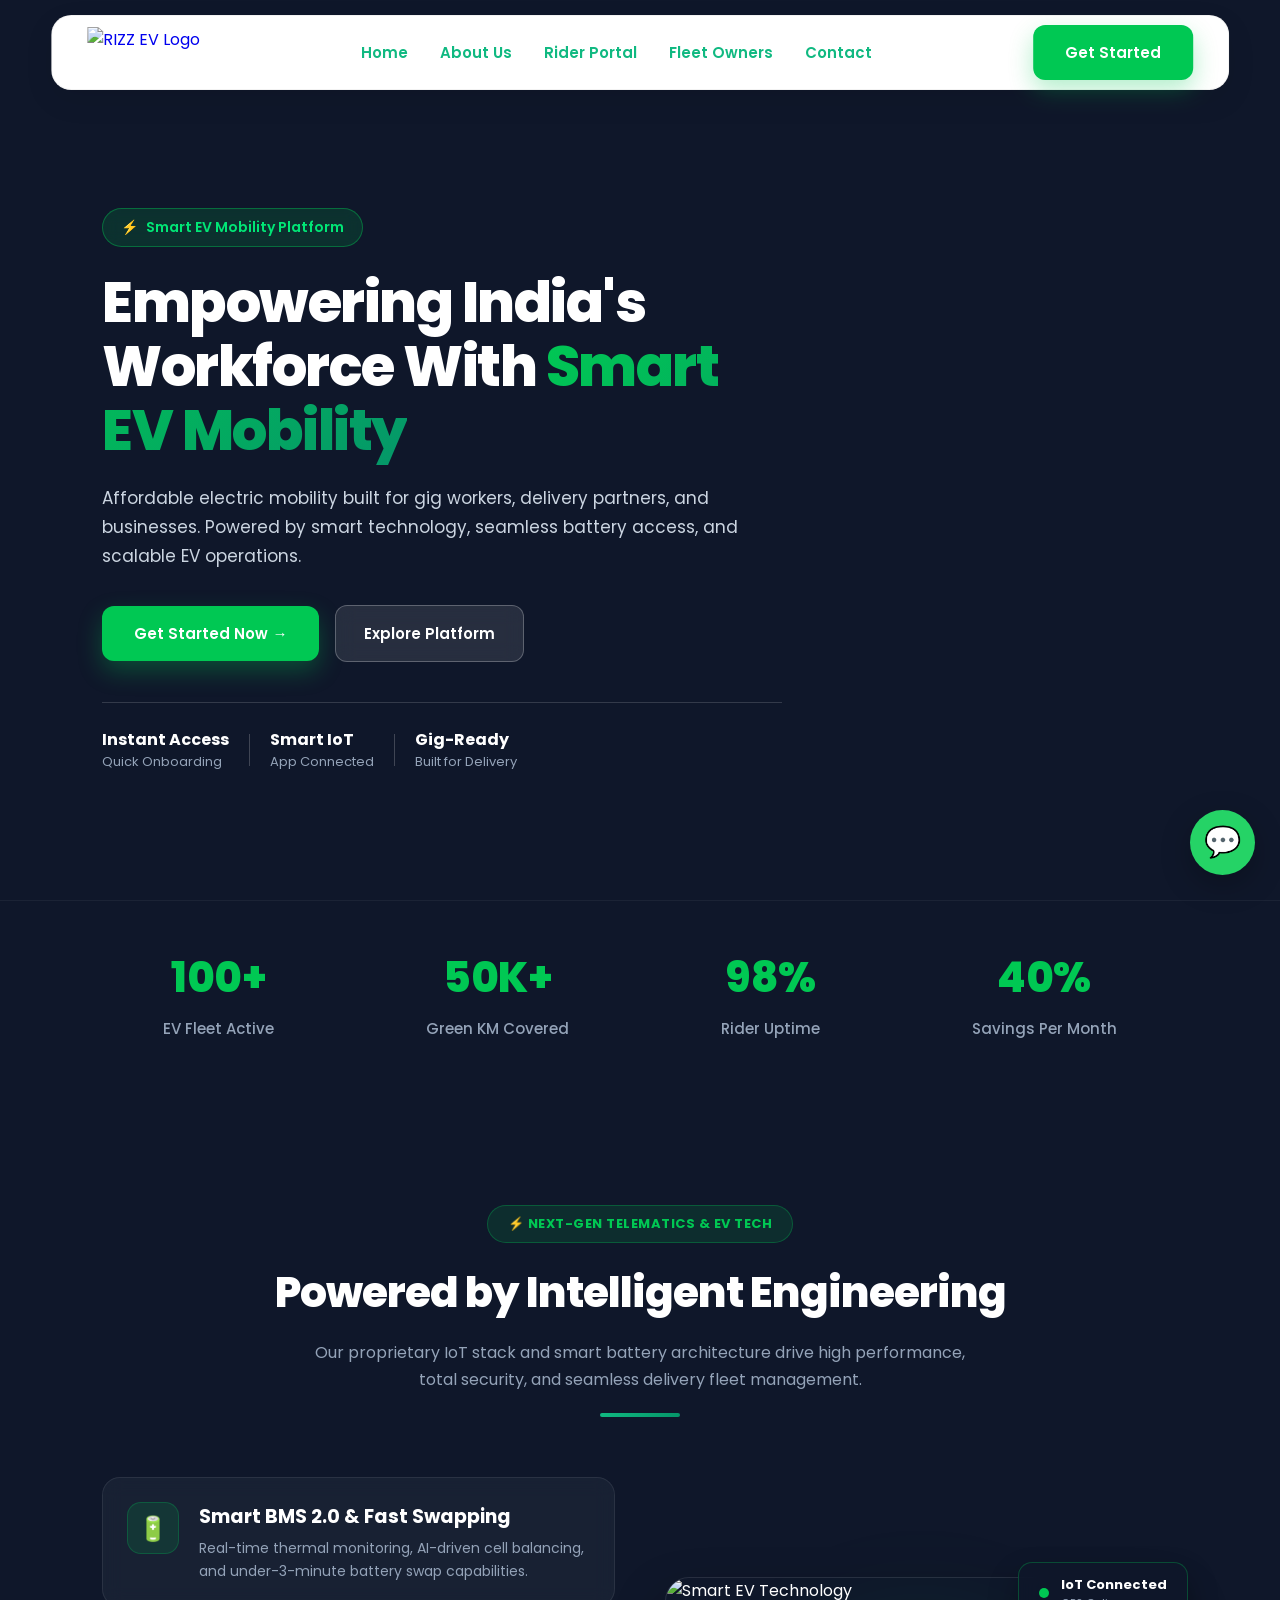
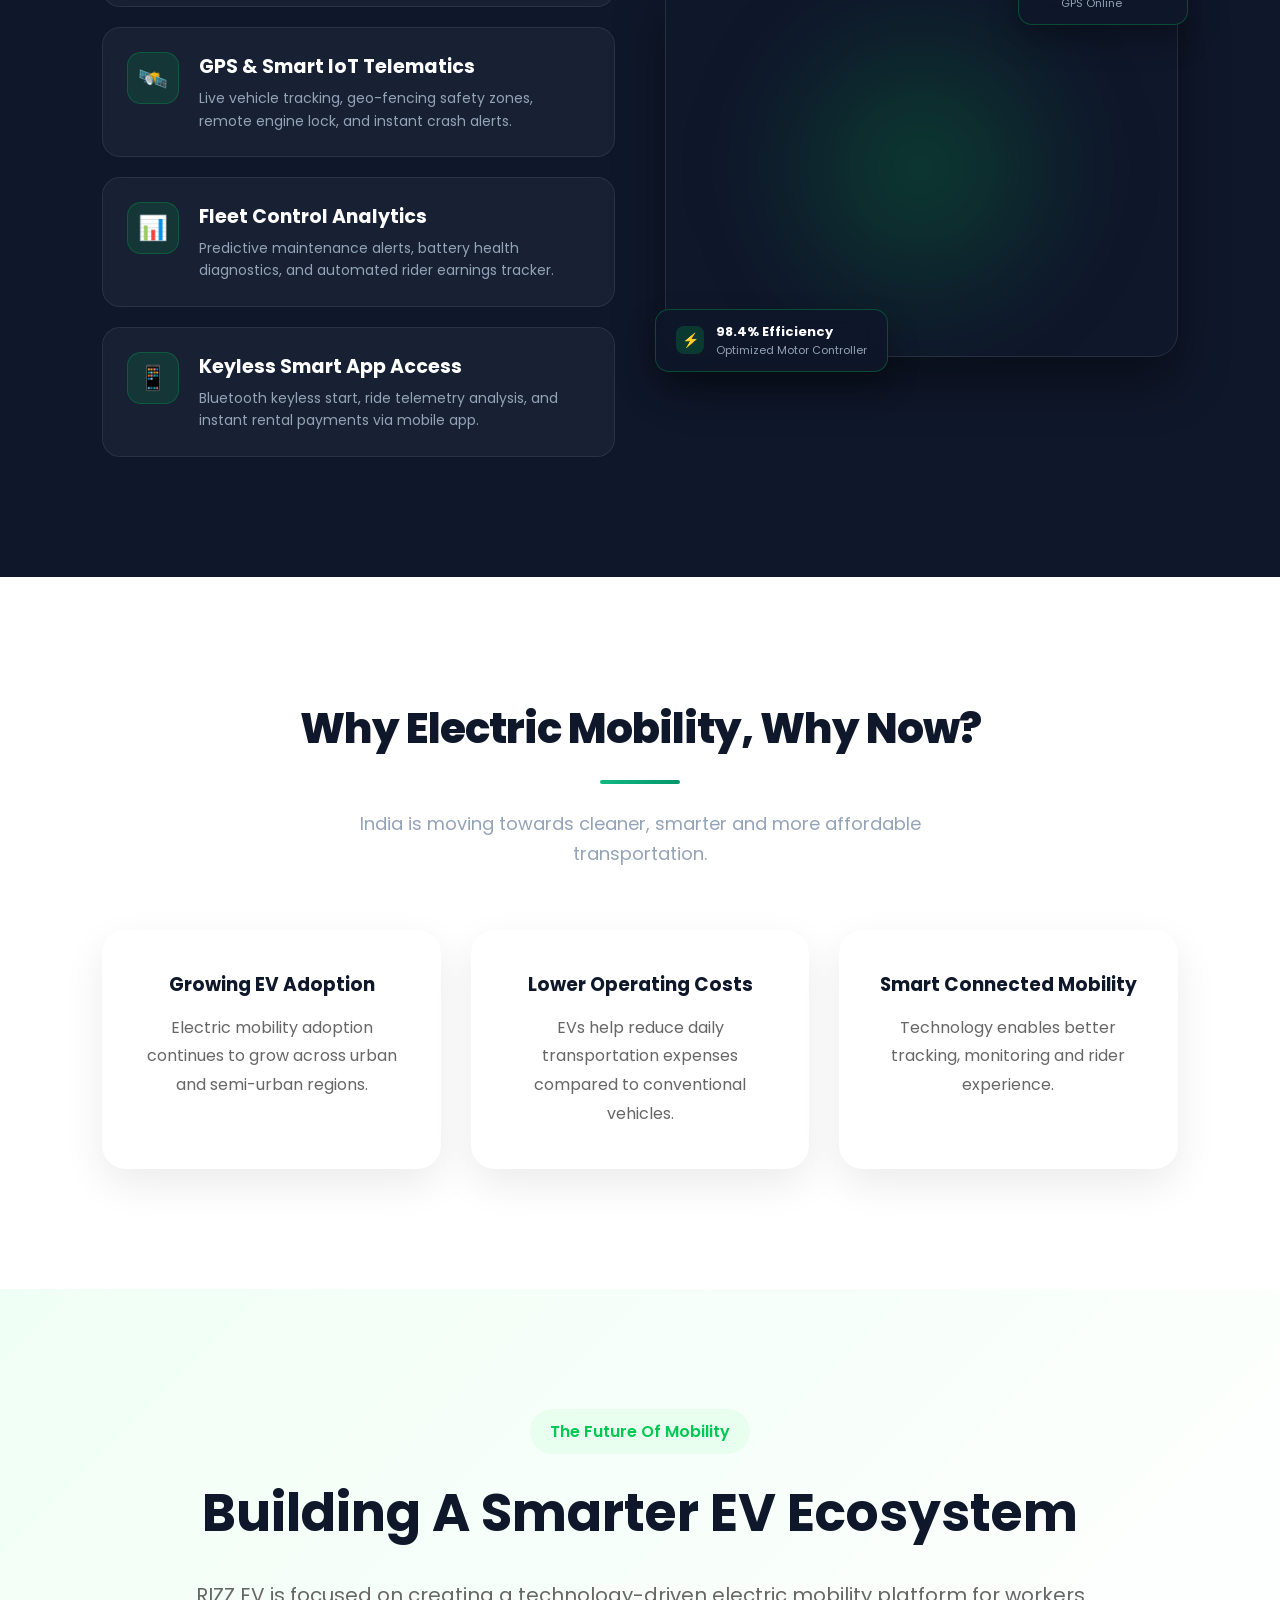
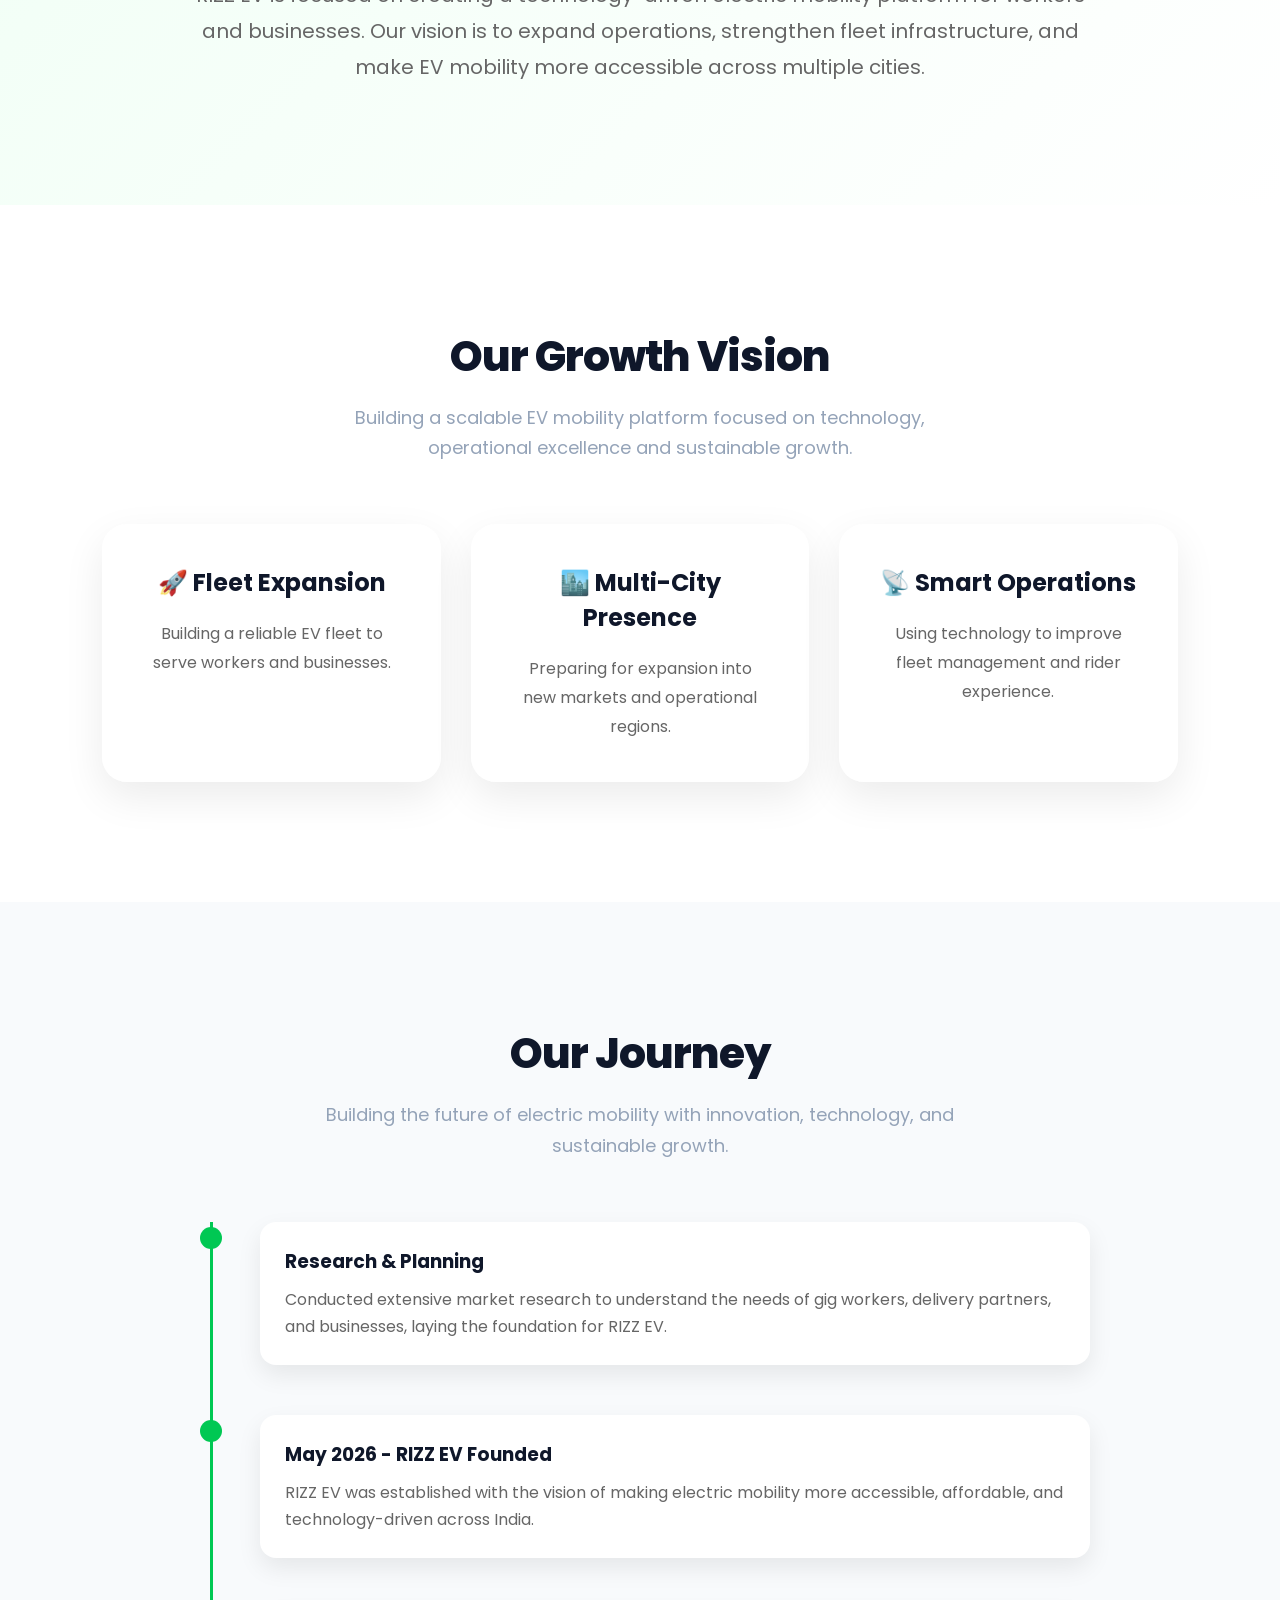
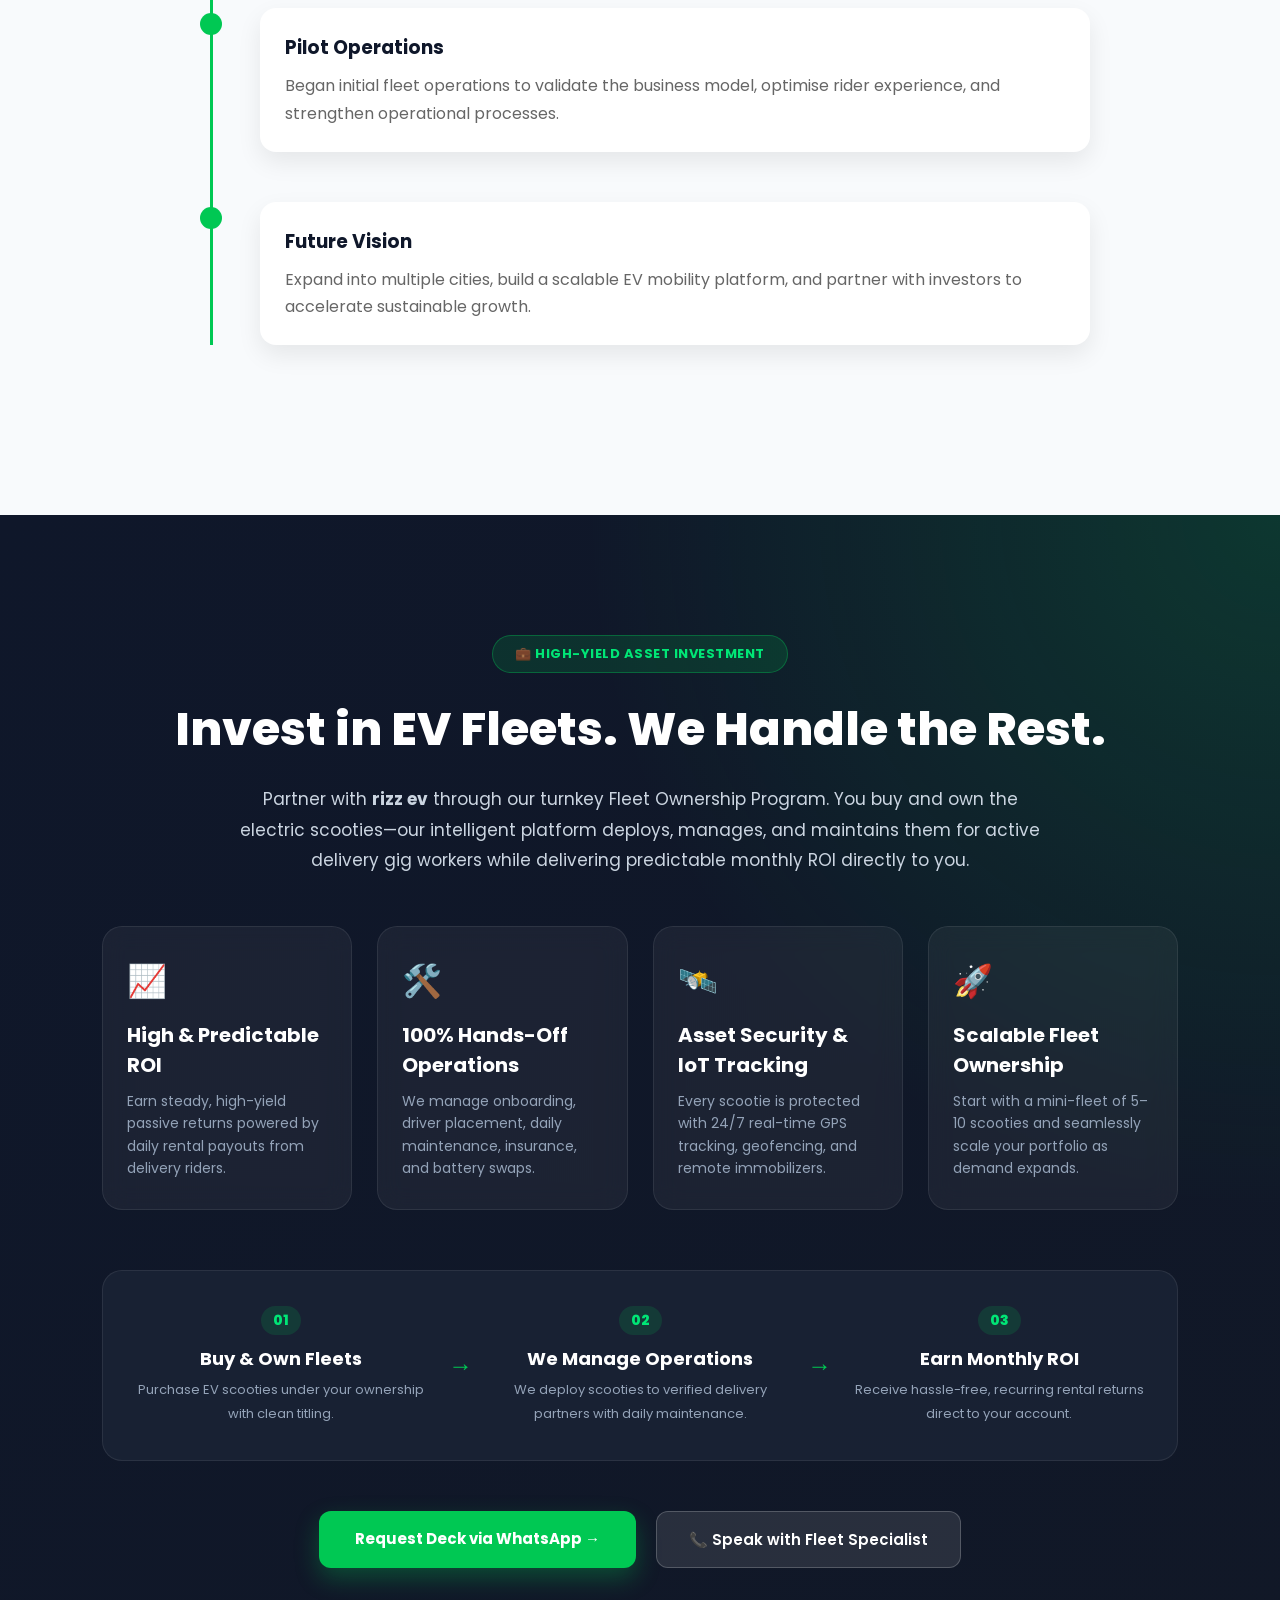
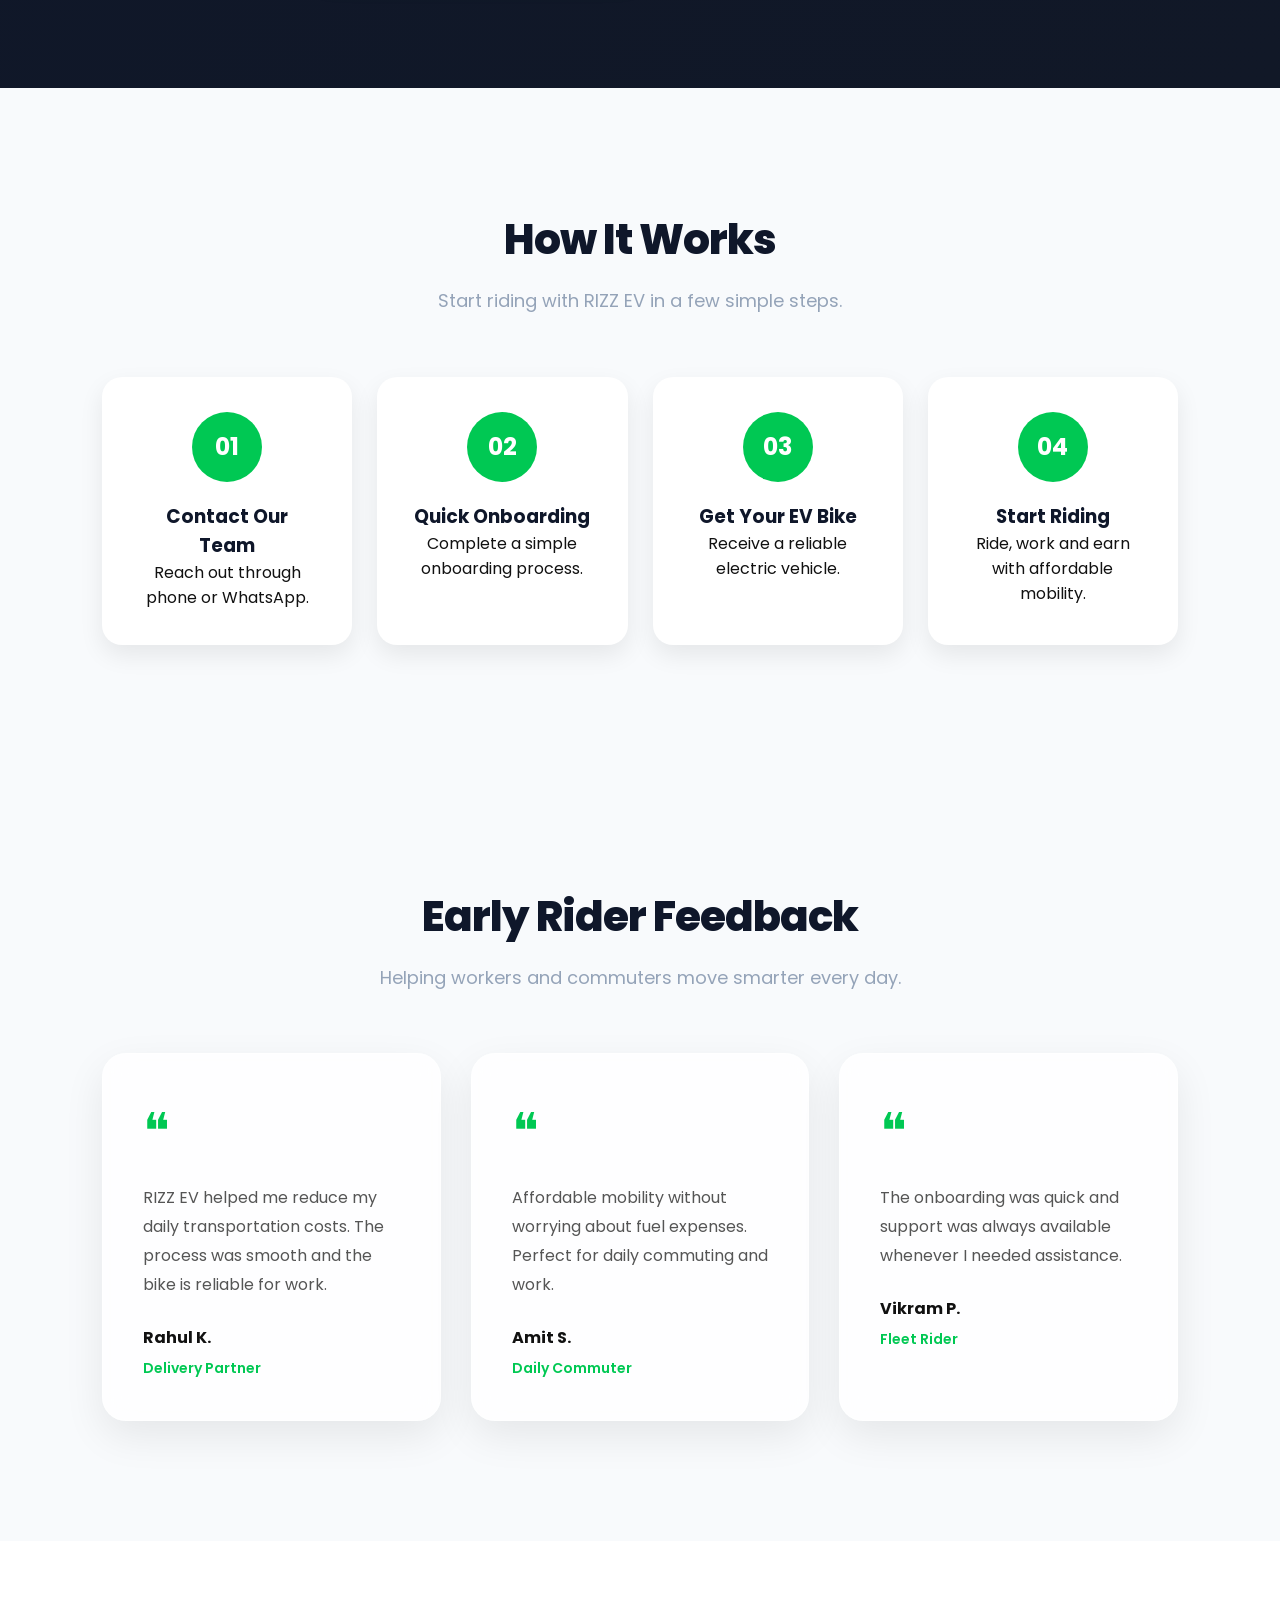
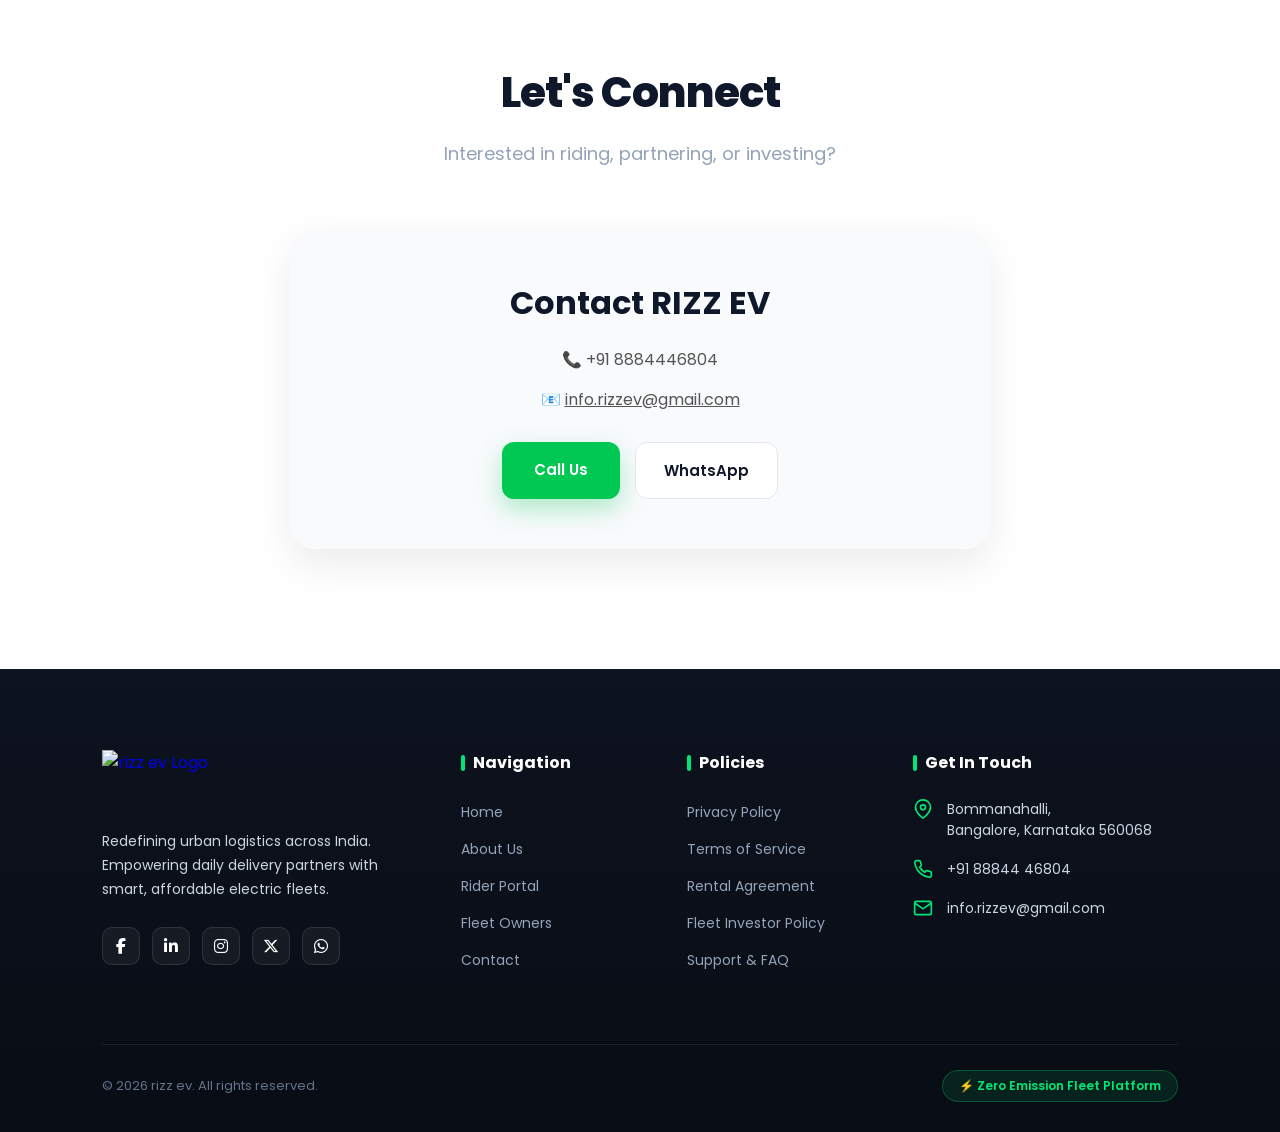
==== index.html @ 7cb5cf93 "Add files via upload" ====
<!DOCTYPE html>
<html lang="en">

<head>
    <meta charset="UTF-8">
    <meta name="viewport" content="width=device-width, initial-scale=1.0">
    <title>RIZZ EV</title>

    <link href="https://fonts.googleapis.com/css2?family=Poppins:wght@300;400;500;600;700;800&display=swap" rel="stylesheet">
    <link rel="stylesheet" href="style.css">
    <link rel="stylesheet" href="https://cdnjs.cloudflare.com/ajax/libs/font-awesome/6.5.1/css/all.min.css">
</head>

<body>

    <div class="cursor-glow"></div>

<div id="progressBar"></div>

    <!-- Navbar -->
   <header class="navbar">
    <a href="#" class="logo">
        <img src="images/logo.png" alt="RIZZ EV Logo">
    </a>

   <nav>
    <ul>
        <li><a href="index.html#home">Home</a></li>
        <li><a href="about.html">About Us</a></li>
        <li><a href="riders.html">Rider Portal</a></li>
        <li><a href="investors.html">Fleet Owners</a></li>
        <li><a href="contact.html">Contact</a></li>
    </ul>
</nav>

    <div class="nav-right">
       <!-- Update your button tag -->
<a href="#apply" class="btn-primary">Get Started</a>
    </div>
</header>

 <!-- HERO SECTION (Platform Highlights with Background Video) -->
<section class="hero hero-video-layout">
    <!-- Background Video Element -->
    <video autoplay loop muted playsinline class="hero-bg-video">
        <source src="videos/hero-bg.mp4" type="video/mp4">
        Your browser does not support the video tag.
    </video>

    <!-- Dark Gradient Overlay for Readability -->
    <div class="hero-video-overlay"></div>

    <div class="hero-left hero-content-video">
        <div class="tag video-tag">
            <span class="tag-icon">⚡</span> Smart EV Mobility Platform
        </div>
        
        <h1>
            Empowering India's Workforce With <span class="gradient-text">Smart EV Mobility</span>
        </h1>
        
        <p>
            Affordable electric mobility built for gig workers, delivery partners, and businesses. Powered by smart technology, seamless battery access, and scalable EV operations.
        </p>

        <div class="hero-buttons">
            <a href="#apply" class="btn-primary">Get Started Now →</a>
            <a href="#investors" class="btn-secondary btn-secondary-dark">Explore Platform</a>
        </div>

        <!-- HERO HIGHLIGHTS: Focus on core value propositions -->
        <div class="hero-stats-mini hero-stats-dark">
            <div class="mini-stat">
                <strong style="color: #ffffff;">Instant Access</strong>
                <span>Quick Onboarding</span>
            </div>
            <div class="divider"></div>
            <div class="mini-stat">
                <strong style="color: #ffffff;">Smart IoT</strong>
                <span>App Connected</span>
            </div>
            <div class="divider"></div>
            <div class="mini-stat">
                <strong style="color: #ffffff;">Gig-Ready</strong>
                <span>Built for Delivery</span>
            </div>
        </div>
    </div>
</section>

<!-- STATS BAR: Focus purely on hard numbers & scale -->
<div class="stats-bar">
    <div class="stat-item">
        <h3>100+</h3>
        <p>EV Fleet Active</p>
    </div>
    <div class="stat-item">
        <h3>50K+</h3>
        <p>Green KM Covered</p>
    </div>
    <div class="stat-item">
        <h3>98%</h3>
        <p>Rider Uptime</p>
    </div>
    <div class="stat-item">
        <h3>40%</h3>
        <p>Savings Per Month</p>
    </div>
</div></section>


<!-- =========================
   TECHNOLOGY SECTION (UPGRADED)
========================= -->
<section class="technology" id="technology">
    <div class="tech-container">
        
        <!-- Top Section Header -->
        <div class="section-title">
            <span class="tech-tag">⚡ NEXT-GEN TELEMATICS & EV TECH</span>
            <h2>Powered by Intelligent Engineering</h2>
            <p>Our proprietary IoT stack and smart battery architecture drive high performance, total security, and seamless delivery fleet management.</p>
            <div class="section-divider"></div>
        </div>

        <!-- Main Tech Grid -->
        <div class="tech-grid">
            
            <!-- Left Side: Interactive Feature Cards -->
            <div class="tech-features">
                <div class="tech-card">
                    <div class="tech-card-icon">🔋</div>
                    <div class="tech-card-content">
                        <h3>Smart BMS 2.0 & Fast Swapping</h3>
                        <p>Real-time thermal monitoring, AI-driven cell balancing, and under-3-minute battery swap capabilities.</p>
                    </div>
                </div>

                <div class="tech-card">
                    <div class="tech-card-icon">🛰️</div>
                    <div class="tech-card-content">
                        <h3>GPS & Smart IoT Telematics</h3>
                        <p>Live vehicle tracking, geo-fencing safety zones, remote engine lock, and instant crash alerts.</p>
                    </div>
                </div>

                <div class="tech-card">
                    <div class="tech-card-icon">📊</div>
                    <div class="tech-card-content">
                        <h3>Fleet Control Analytics</h3>
                        <p>Predictive maintenance alerts, battery health diagnostics, and automated rider earnings tracker.</p>
                    </div>
                </div>

                <div class="tech-card">
                    <div class="tech-card-icon">📱</div>
                    <div class="tech-card-content">
                        <h3>Keyless Smart App Access</h3>
                        <p>Bluetooth keyless start, ride telemetry analysis, and instant rental payments via mobile app.</p>
                    </div>
                </div>
            </div>

            <!-- Right Side: High-Tech Visual Showcase -->
            <div class="tech-visual-wrapper">
                <div class="tech-visual-glow"></div>
                
                <!-- Main Tech Image (Replace with your high-res image URL) -->
                <img src="images/technology.png" alt="Smart EV Technology" class="tech-main-img">

                <!-- Floating Interactive Tech Badge 1 -->
                <div class="tech-badge badge-top-right">
                    <span class="pulse-dot"></span>
                    <div>
                        <strong>IoT Connected</strong>
                        <p> GPS Online</p>
                    </div>
                </div>

                <!-- Floating Interactive Tech Badge 2 -->
                <div class="tech-badge badge-bottom-left">
                    <div class="badge-icon-sm">⚡</div>
                    <div>
                        <strong>98.4% Efficiency</strong>
                        <p>Optimized Motor Controller</p>
                    </div>
                </div>
            </div>

        </div>

    </div>
</section>

<section class="why-now">

    <div class="section-title">
        <h2>Why Electric Mobility, Why Now?</h2>
        <div class="section-divider"></div>
        <p>India is moving towards cleaner, smarter and more affordable transportation.</p>
    </div>

    <div class="why-now-grid">

        <div class="why-card">
            <h3>Growing EV Adoption</h3>
            <p>Electric mobility adoption continues to grow across urban and semi-urban regions.</p>
        </div>

        <div class="why-card">
            <h3>Lower Operating Costs</h3>
            <p>EVs help reduce daily transportation expenses compared to conventional vehicles.</p>
        </div>

        <div class="why-card">
            <h3>Smart Connected Mobility</h3>
            <p>Technology enables better tracking, monitoring and rider experience.</p>
        </div>

    </div>

</section>

<!-- FUTURE SECTIION -->

<section class="future-section">

    <div class="future-content">

        <span class="future-tag">
            The Future Of Mobility
        </span>

        <h2>
            Building A Smarter EV Ecosystem
        </h2>

        <p>
            RIZZ EV is focused on creating a technology-driven
            electric mobility platform for workers and businesses.
            Our vision is to expand operations, strengthen fleet
            infrastructure, and make EV mobility more accessible
            across multiple cities.
        </p>

    </div>

</section>

<!-- GROWTH VISION -->

<section id="growth" class="growth-section">

    <div class="section-title">

        <h2>Our Growth Vision</h2>

        <p>
            Building a scalable EV mobility platform focused on
            technology, operational excellence and sustainable growth.
        </p>

    </div>

    <div class="growth-grid">

        <div class="growth-card">
    <h3>🚀 Fleet Expansion</h3>
    <p>Building a reliable EV fleet to serve workers and businesses.</p>
</div>

<div class="growth-card">
    <h3>🏙️ Multi-City Presence</h3>
    <p>Preparing for expansion into new markets and operational regions.</p>
</div>

<div class="growth-card">
    <h3>📡 Smart Operations</h3>
    <p>Using technology to improve fleet management and rider experience.</p>
</div>


    </div>

</section>

<!-- OUR JOURNEY -->

<section class="journey-section">

    <div class="section-title">

        <h2>Our Journey</h2>

        <p>
            Building the future of electric mobility with innovation, technology, and sustainable growth.
        </p>

    </div>

    <div class="timeline">

        <div class="timeline-item">

            <div class="timeline-dot"></div>

            <div class="timeline-content">

                <h3>Research & Planning</h3>

                <p>
                    Conducted extensive market research to understand the needs of gig workers, delivery partners, and businesses, laying the foundation for RIZZ EV.
                </p>

            </div>

        </div>

        <div class="timeline-item">

            <div class="timeline-dot"></div>

            <div class="timeline-content">

                <h3>May 2026 - RIZZ EV Founded</h3>

                <p>
                    RIZZ EV was established with the vision of making electric mobility more accessible, affordable, and technology-driven across India.
                </p>

            </div>

        </div>

        <div class="timeline-item">

            <div class="timeline-dot"></div>

            <div class="timeline-content">

                <h3>Pilot Operations</h3>

                <p>
                    Began initial fleet operations to validate the business model, optimise rider experience, and strengthen operational processes.
                </p>

            </div>

        </div>

        <div class="timeline-item">

            <div class="timeline-dot"></div>

            <div class="timeline-content">

                <h3>Future Vision</h3>

                <p>
                    Expand into multiple cities, build a scalable EV mobility platform, and partner with investors to accelerate sustainable growth.
                </p>

            </div>

        </div>

    </div>

</section>

<!-- =========================
   INVESTOR OPPORTUNITY SECTION
========================= -->
<section class="investor-section" id="investors">
    <div class="investor-content">
        
        <span class="investor-tag">💼 HIGH-YIELD ASSET INVESTMENT</span>
        <h2>Invest in EV Fleets. We Handle the Rest.</h2>
        <p>
            Partner with <strong>rizz ev</strong> through our turnkey Fleet Ownership Program. You buy and own the electric scooties—our intelligent platform deploys, manages, and maintains them for active delivery gig workers while delivering predictable monthly ROI directly to you.
        </p>

        <!-- Core Investment Highlights -->
        <div class="investor-highlights">
            <div class="highlight-card">
                <div class="highlight-icon">📈</div>
                <h3>High & Predictable ROI</h3>
                <p>Earn steady, high-yield passive returns powered by daily rental payouts from delivery riders.</p>
            </div>

            <div class="highlight-card">
                <div class="highlight-icon">🛠️</div>
                <h3>100% Hands-Off Operations</h3>
                <p>We manage onboarding, driver placement, daily maintenance, insurance, and battery swaps.</p>
            </div>

            <div class="highlight-card">
                <div class="highlight-icon">🛰️</div>
                <h3>Asset Security & IoT Tracking</h3>
                <p>Every scootie is protected with 24/7 real-time GPS tracking, geofencing, and remote immobilizers.</p>
            </div>

            <div class="highlight-card">
                <div class="highlight-icon">🚀</div>
                <h3>Scalable Fleet Ownership</h3>
                <p>Start with a mini-fleet of 5–10 scooties and seamlessly scale your portfolio as demand expands.</p>
            </div>
        </div>

        <!-- 3-Step Investment Model -->
        <div class="fleet-investment-steps">
            <div class="inv-step">
                <span class="inv-num">01</span>
                <h4>Buy & Own Fleets</h4>
                <p>Purchase EV scooties under your ownership with clean titling.</p>
            </div>
            <div class="inv-step-arrow">→</div>
            <div class="inv-step">
                <span class="inv-num">02</span>
                <h4>We Manage Operations</h4>
                <p>We deploy scooties to verified delivery partners with daily maintenance.</p>
            </div>
            <div class="inv-step-arrow">→</div>
            <div class="inv-step">
                <span class="inv-num">03</span>
                <h4>Earn Monthly ROI</h4>
                <p>Receive hassle-free, recurring rental returns direct to your account.</p>
            </div>
        </div>

        <!-- Action Call Buttons -->
        <div class="investor-buttons">
            <a href="https://wa.me/918884446804?text=Hi!%20I%20am%20interested%20in%20investing%20in%20rizz%20ev%20fleets." target="_blank" class="invest-btn">Request Deck via WhatsApp →</a>
            <a href="tel:+918884446804" class="call-invest-btn">📞 Speak with Fleet Specialist</a>
        </div>

    </div>
</section>


<!-- HOW IT WORKS -->

<section class="how-it-works">

    <div class="section-title">
        <h2>How It Works</h2>
        <p>
            Start riding with RIZZ EV in a few simple steps.
        </p>
    </div>

    <div class="steps-container">

        <div class="step-card">
            <div class="step-number">01</div>
            <h3>Contact Our Team</h3>
            <p>Reach out through phone or WhatsApp.</p>
        </div>

        <div class="step-card">
            <div class="step-number">02</div>
            <h3>Quick Onboarding</h3>
            <p>Complete a simple onboarding process.</p>
        </div>

        <div class="step-card">
            <div class="step-number">03</div>
            <h3>Get Your EV Bike</h3>
            <p>Receive a reliable electric vehicle.</p>
        </div>

        <div class="step-card">
            <div class="step-number">04</div>
            <h3>Start Riding</h3>
            <p>Ride, work and earn with affordable mobility.</p>
        </div>

    </div>

</section>

<!-- TESTIMONIALS -->

<section class="testimonials">

    <div class="section-title">
       <h2>Early Rider Feedback</h2>
        <p>
            Helping workers and commuters move smarter every day.
        </p>
    </div>

    <div class="testimonial-grid">

        <div class="testimonial-card">

            <div class="quote-icon">❝</div>

            <p>
                RIZZ EV helped me reduce my daily transportation costs.
                The process was smooth and the bike is reliable for work.
            </p>

            <div class="rider-info">
                <h4>Rahul K.</h4>
                <span>Delivery Partner</span>
            </div>

        </div>

        <div class="testimonial-card">

            <div class="quote-icon">❝</div>

            <p>
                Affordable mobility without worrying about fuel expenses.
                Perfect for daily commuting and work.
            </p>

            <div class="rider-info">
                <h4>Amit S.</h4>
                <span>Daily Commuter</span>
            </div>

        </div>

        <div class="testimonial-card">

            <div class="quote-icon">❝</div>

            <p>
                The onboarding was quick and support was always available
                whenever I needed assistance.
            </p>

            <div class="rider-info">
                <h4>Vikram P.</h4>
                <span>Fleet Rider</span>
            </div>

        </div>

    </div>

</section>

<!-- CONTACT SECTION -->
<section id="apply" class="contact-section">
    <!-- Your onboarding or contact form content -->


    <div class="section-title">

        <h2>Let's Connect</h2>

        <p>
            Interested in riding, partnering, or investing?
        </p>

    </div>

    <div class="contact-box">

        <h3>Contact RIZZ EV</h3>

        <p>📞 +91 8884446804</p>

      <p>📧 <a href="https://mail.google.com/mail/?view=cm&fs=1&to=info.rizzev@gmail.com&su=Inquiry%20regarding%20RIZZ%20EV" target="_blank" rel="noopener noreferrer" style="color: inherit; text-decoration: underline;">info.rizzev@gmail.com</a></p>

        <div class="contact-buttons">

            <a href="tel:+918884446804" class="btn-primary">
                Call Us
            </a>

            <a href="https://wa.me/918884446804"
                class="btn-secondary">
                WhatsApp
            </a>

        </div>

    </div>

</section>

<script src="script.js"></script>


<!-- =========================
   RIZZ EV FOOTER SECTION
========================= -->
<footer class="rizz-footer">
    <div class="rizz-footer-wrapper">
        
        <!-- Column 1: Identity & Motto -->
        <div class="rizz-f-col brand-col">
            <a href="index.html#home" class="rizz-brand">
                <img src="images/logo.png" alt="rizz ev Logo" class="footer-logo-img">
            </a>
            <p class="rizz-manifesto">
                Redefining urban logistics across India. Empowering daily delivery partners with smart, affordable electric fleets.
            </p>
            <div class="rizz-social-row">
                <!-- Facebook -->
                <a href="https://www.facebook.com/yourpage" target="_blank" rel="noopener noreferrer" class="social-btn" aria-label="Facebook">
                    <i class="fab fa-facebook-f"></i>
                </a>
                <!-- LinkedIn -->
                <a href="https://www.linkedin.com/company/yourpage" target="_blank" rel="noopener noreferrer" class="social-btn" aria-label="LinkedIn">
                    <i class="fab fa-linkedin-in"></i>
                </a>
                <!-- Instagram -->
                <a href="https://www.instagram.com/rapx_ev?igsh=MTZkbng5OHBzMXZkeA==" target="_blank" rel="noopener noreferrer" class="social-btn" aria-label="Instagram">
                    <i class="fab fa-instagram"></i>
                </a>
                <!-- X / Twitter -->
                <a href="https://x.com/yourhandle" target="_blank" rel="noopener noreferrer" class="social-btn" aria-label="X">
                    <i class="fab fa-x-twitter"></i>
                </a>
                <!-- WhatsApp -->
                <a href="https://wa.me/918884446804" target="_blank" rel="noopener noreferrer" class="social-btn" aria-label="WhatsApp">
                    <i class="fab fa-whatsapp"></i>
                </a>
            </div>
        </div>        

     <div class="rizz-f-col">
            <h4 class="col-title">Navigation</h4>
            <ul class="rizz-nav-list">
                <li><a href="index.html#home">Home</a></li>
                <li><a href="about.html">About Us</a></li>
                <li><a href="riders.html">Rider Portal</a></li>
                <li><a href="investors.html">Fleet Owners</a></li>
                <li><a href="contact.html">Contact</a></li>
            </ul>
        </div>

        <!-- Column 3: Governance & Policies -->
       <div class="rizz-f-col">
            <h4 class="col-title">Policies</h4>
            <ul class="rizz-nav-list">
                <li><a href="privacy-policy.html">Privacy Policy</a></li>
                <li><a href="terms.html">Terms of Service</a></li>
                <li><a href="rental-agreement.html">Rental Agreement</a></li>
                <li><a href="fleet-investor-policy.html">Fleet Investor Policy</a></li>
                 <li><a href="support-faq.html">Support & FAQ</a></li>
            </ul>
        </div>

        <!-- Column 4: Location & Direct Contact -->
        <div class="rizz-f-col contact-col">
            <h4 class="col-title">Get In Touch</h4>
            <div class="contact-card">
                <div class="contact-item">
                    <svg width="20" height="20" viewBox="0 0 24 24" fill="none" stroke="#00e676" stroke-width="2"><path d="M21 10c0 7-9 13-9 13s-9-6-9-13a9 9 0 0 1 18 0z"></path><circle cx="12" cy="10" r="3"></circle></svg>
                    <span>Bommanahalli,<br>Bangalore, Karnataka 560068</span>
                </div>
                <div class="contact-item">
                    <svg width="20" height="20" viewBox="0 0 24 24" fill="none" stroke="#00e676" stroke-width="2"><path d="M22 16.92v3a2 2 0 0 1-2.18 2 19.79 19.79 0 0 1-8.63-3.07 19.5 19.5 0 0 1-6-6 19.79 19.79 0 0 1-3.07-8.67A2 2 0 0 1 4.11 2h3a2 2 0 0 1 2 1.72 12.84 12.84 0 0 0 .7 2.81 2 2 0 0 1-.45 2.11L8.09 9.91a16 16 0 0 0 6 6l1.27-1.27a2 2 0 0 1 2.11-.45 12.84 12.84 0 0 0 2.81.7A2 2 0 0 1 22 16.92z"></path></svg>
                    <span>+91 88844 46804</span>
                </div>
                <div class="contact-item">
                    <svg width="20" height="20" viewBox="0 0 24 24" fill="none" stroke="#00e676" stroke-width="2"><path d="M4 4h16c1.1 0 2 .9 2 2v12c0 1.1-.9 2-2 2H4c-1.1 0-2-.9-2-2V6c0-1.1.9-2 2-2z"></path><polyline points="22,6 12,13 2,6"></polyline></svg>
                  <a href="https://mail.google.com/mail/?view=cm&fs=1&to=info.rizzev@gmail.com&su=Inquiry%20regarding%20RIZZ%20EV" target="_blank" rel="noopener noreferrer">
    info.rizzev@gmail.com
</a>
</div>
            </div>
        </div>

    </div>

    <!-- Bottom Bar -->
    <div class="rizz-footer-bottom">
       <p>© 2026 rizz ev. All rights reserved.</p>
        <span class="pill-badge">⚡ Zero Emission Fleet Platform</span>
    </div>
</footer>

<a href="https://wa.me/918884446804"
   class="floating-whatsapp">
   💬
</a>

<script src="script.js"></script>



</script>

<script>
    // 1. When clicking any link away from index.html, save our current scroll position
    document.querySelectorAll('a').forEach(link => {
        link.addEventListener('click', function() {
            sessionStorage.setItem('rizz_scroll_pos', window.scrollY);
        });
    });

    // 2. When coming back via browser history (Back button), restore that exact scroll position
    window.addEventListener('pageshow', function(event) {
        if (event.persisted || performance.navigation.type === 2) { // Type 2 is BACK/FORWARD
            const savedPosition = sessionStorage.getItem('rizz_scroll_pos');
            if (savedPosition) {
                window.scrollTo(0, parseInt(savedPosition));
            }
        }
    });
</script>

</body>
</html>
---- style.css ----
html {
    scroll-behavior: smooth;
}

/* =========================
   RESET
========================= */

* {
    margin: 0;
    padding: 0;
    box-sizing: border-box;
    font-family: 'Poppins', sans-serif;
}

body {
    background: #ffffff;
    color: #111111;
    overflow-x: hidden;
}

/* =========================
   FLOATING MODERN NAVBAR (ZYPP STYLE)
========================= */

.navbar {
    position: fixed;
    top: 15px;
    left: 50%;
    transform: translateX(-50%);
    width: 92%;
    max-width: 1300px;
    height: 75px;
    display: flex;
    justify-content: space-between;
    align-items: center;
    padding: 0 35px;
    background: #ffffff;
    border-radius: 20px; /* Floating rounded card effect */
    box-shadow: 0 10px 30px rgba(0, 0, 0, 0.08);
    border: 1px solid rgba(0, 0, 0, 0.05);
    z-index: 1000;
    transition: all 0.3s ease;
}

/* LOGO FIT & PROPORTION */
.logo {
    display: flex;
    align-items: center;
    text-decoration: none;
    height: 100%;
}

.logo img {
    height: 52px; /* Large, prominent, and proportional */
    width: auto;
    object-fit: contain;
    transition: transform 0.3s ease;
}

.logo img:hover {
    transform: scale(1.03);
}

/* NAVIGATION LINKS */
nav {
    display: flex;
    align-items: center;
}

nav ul {
    display: flex;
    align-items: center;
    list-style: none;
    gap: 32px;
    margin: 0;
    padding: 0;
}

nav ul li a {
    text-decoration: none;
    color: #10b981; /* Green text matching reference image */
    font-size: 15px;
    font-weight: 600;
    transition: color 0.3s ease, transform 0.2s ease;
    display: inline-block;
}

nav ul li a:hover {
    color: #047857;
    transform: translateY(-1px);
}

/* RIGHT CTA BUTTON */
.nav-right {
    display: flex;
    align-items: center;
    gap: 15px;
}

.nav-btn {
    background: #00c853;
    color: #ffffff;
    padding: 10px 24px;
    border-radius: 50px;
    font-size: 14px;
    font-weight: 600;
    text-decoration: none;
    transition: all 0.3s ease;
    box-shadow: 0 4px 15px rgba(0, 200, 83, 0.25);
}

.nav-btn:hover {
    background: #00a843;
    box-shadow: 0 6px 20px rgba(0, 200, 83, 0.35);
    transform: translateY(-2px);
}

/* HERO PADDING ADJUSTMENT */
.hero {
    padding-top: 140px;
}

/* =========================
   HERO SECTION (PREMIUM LOOK)
========================= */

.hero {
    min-height: 100vh;
    display: flex;
    justify-content: space-between;
    align-items: center;
    padding: 140px 8% 80px;
    background: radial-gradient(circle at 80% 20%, rgba(0, 200, 83, 0.08) 0%, transparent 50%),
                radial-gradient(circle at 10% 80%, rgba(16, 185, 129, 0.05) 0%, transparent 40%),
                #f8fafc;
    position: relative;
    overflow: hidden;
    gap: 40px;
}

/* Left Content Column */
.hero-left {
    max-width: 580px;
    z-index: 2;
}

/* Glass Badge */
.tag {
    display: inline-flex;
    align-items: center;
    gap: 8px;
    background: rgba(0, 200, 83, 0.1);
    border: 1px solid rgba(0, 200, 83, 0.25);
    color: #00a843;
    padding: 8px 18px;
    border-radius: 50px;
    font-size: 14px;
    font-weight: 600;
    margin-bottom: 24px;
    backdrop-filter: blur(8px);
}

.hero-left h1 {
    font-size: 56px;
    font-weight: 800;
    line-height: 1.15;
    letter-spacing: -1.5px;
    color: #0f172a;
    margin-bottom: 20px;
}

/* Gradient Text Effect */
.gradient-text {
    background: linear-gradient(135deg, #00c853 0%, #059669 100%);
    -webkit-background-clip: text;
    background-clip: text;
    -webkit-text-fill-color: transparent;
}

.hero-left p {
    font-size: 17px;
    color: #475569;
    line-height: 1.7;
    margin-bottom: 35px;
}

/* Action Buttons */
.hero-buttons {
    display: flex;
    align-items: center;
    gap: 16px;
    margin-bottom: 40px;
}

.btn-primary {
    background: #00c853;
    color: #ffffff;
    padding: 16px 32px;
    text-decoration: none;
    border-radius: 12px;
    font-weight: 600;
    font-size: 15px;
    transition: all 0.3s ease;
    box-shadow: 0 10px 25px rgba(0, 200, 83, 0.3);
    display: inline-block;
}

.btn-primary:hover {
    transform: translateY(-3px);
    box-shadow: 0 15px 35px rgba(0, 200, 83, 0.45);
    background: #00b34a;
}

.btn-secondary {
    background: #ffffff;
    color: #0f172a;
    padding: 16px 28px;
    border: 1.5px solid #e2e8f0;
    border-radius: 12px;
    text-decoration: none;
    font-weight: 600;
    font-size: 15px;
    transition: all 0.3s ease;
}

.btn-secondary:hover {
    border-color: #00c853;
    color: #00c853;
    transform: translateY(-3px);
    box-shadow: 0 8px 20px rgba(0, 0, 0, 0.05);
}

/* Mini Highlights Bar (Under Hero Buttons) */
.hero-stats-mini {
    display: flex;
    align-items: center;
    gap: 20px;
    padding-top: 24px;
    border-top: 1px solid rgba(0, 0, 0, 0.08);
}

.mini-stat {
    display: flex;
    flex-direction: column;
}

.mini-stat strong {
    font-size: 16px;
    color: #0f172a;
    font-weight: 700;
}

.mini-stat span {
    font-size: 13px;
    color: #64748b;
}

.hero-stats-mini .divider {
    width: 1px;
    height: 32px;
    background: #cbd5e1;
}

/* Right Column (Image Showcase) */
.hero-right {
    flex: 1;
    display: flex;
    justify-content: center;
    align-items: center;
    position: relative;
}

/* Glowing Aura behind Bike */
.hero-glow {
    position: absolute;
    border-radius: 50%;
    filter: blur(90px);
    z-index: 0;
}

.primary-glow {
    width: 380px;
    height: 380px;
    background: rgba(0, 200, 83, 0.22);
}

.secondary-glow {
    width: 250px;
    height: 250px;
    background: rgba(16, 185, 129, 0.15);
    top: 10%;
    right: 10%;
}

/* Scooter Image with floating animation */
.hero-bike {
    position: relative;
    z-index: 1;
    width: 100%;
    max-width: 480px;
    height: auto;
    filter: drop-shadow(0 20px 30px rgba(0, 0, 0, 0.12));
    animation: floatBike 5s ease-in-out infinite;
}

@keyframes floatBike {
    0%, 100% {
        transform: translateY(0px);
    }
    50% {
        transform: translateY(-12px);
    }
}

/* Floating Glassmorphism Badges */
.floating-badge {
    position: absolute;
    z-index: 3;
    display: flex;
    align-items: center;
    gap: 12px;
    padding: 12px 20px;
    background: rgba(255, 255, 255, 0.85);
    backdrop-filter: blur(12px);
    -webkit-backdrop-filter: blur(12px);
    border: 1px solid rgba(255, 255, 255, 0.6);
    border-radius: 16px;
    box-shadow: 0 12px 30px rgba(0, 0, 0, 0.08);
    animation: floatBadge 4s ease-in-out infinite alternate;
}

.badge-top {
    top: 15%;
    left: -10px;
}

.badge-bottom {
    bottom: 10%;
    right: 0px;
    animation-delay: 2s;
}

@keyframes floatBadge {
    0% { transform: translateY(0); }
    100% { transform: translateY(-8px); }
}

.badge-icon {
    width: 40px;
    height: 40px;
    background: rgba(0, 200, 83, 0.12);
    border-radius: 10px;
    display: flex;
    align-items: center;
    justify-content: center;
    font-size: 20px;
}

.badge-title {
    font-size: 14px;
    font-weight: 700;
    color: #0f172a;
    margin: 0;
}

.badge-sub {
    font-size: 12px;
    color: #64748b;
    margin: 0;
}

/* =========================
   STATS BAR (NUMERIC METRICS)
========================= */

.stats-bar {
    background: #0f172a;
    color: #ffffff;
    display: flex;
    justify-content: space-around;
    align-items: center;
    padding: 45px 8%;
    gap: 30px;
    flex-wrap: wrap;
    border-top: 1px solid rgba(255, 255, 255, 0.05);
}

.stat-item {
    text-align: center;
    transition: transform 0.3s ease;
}

.stat-item:hover {
    transform: translateY(-6px);
}

.stat-item h3 {
    font-size: 42px;
    color: #00c853 !important;
    font-weight: 800;
    margin-bottom: 8px;
    letter-spacing: -0.5px;
}

.stat-item p {
    color: #94a3b8;
    font-size: 15px;
    font-weight: 500;
}

/* =========================
   WHY RIZZ EV SECTION
========================= */

.features {
    padding: 100px 8%;
    background: #0f172a;
    color: #ffffff;
}

.section-title {
    text-align: center;
    margin-bottom: 60px;
}

.section-title h2 {
    font-size: 42px;
    font-weight: 800;
    letter-spacing: -1px;
    margin-bottom: 15px;
    color: #ffffff;
}

.section-title p {
    color: #94a3b8;
    font-size: 18px;
    max-width: 650px;
    margin: auto;
    line-height: 1.7;
}

.section-divider {
    width: 80px;
    height: 4px;
    background: linear-gradient(90deg, #10b981, #059669);
    margin: 20px auto 25px;
    border-radius: 50px;
}

.feature-grid {
    display: grid;
    grid-template-columns: repeat(auto-fit, minmax(300px, 1fr));
    gap: 30px;
}

/* Glassmorphism Feature Card */
.feature-card {
    background: rgba(30, 41, 59, 0.7);
    backdrop-filter: blur(12px);
    padding: 35px 30px;
    border-radius: 20px;
    text-align: left;
    border: 1px solid rgba(255, 255, 255, 0.08);
    box-shadow: 0 10px 30px rgba(0, 0, 0, 0.2);
    transition: all 0.35s cubic-bezier(0.4, 0, 0.2, 1);
    position: relative;
    overflow: hidden;
}

.feature-card:hover {
    transform: translateY(-8px);
    border-color: rgba(16, 185, 129, 0.4);
    box-shadow: 0 20px 40px rgba(16, 185, 129, 0.15);
    background: rgba(30, 41, 59, 0.9);
}

/* Glowing Icon Badge Wrapper */
.card-icon-wrapper {
    width: 60px;
    height: 60px;
    border-radius: 14px;
    background: rgba(16, 185, 129, 0.12);
    border: 1px solid rgba(16, 185, 129, 0.3);
    display: flex;
    align-items: center;
    justify-content: center;
    font-size: 28px;
    margin-bottom: 22px;
    box-shadow: inset 0 0 12px rgba(16, 185, 129, 0.1);
}

.feature-card h3 {
    margin-bottom: 12px;
    color: #ffffff;
    font-size: 22px;
    font-weight: 700;
}

.feature-card p {
    color: #94a3b8;
    line-height: 1.6;
    font-size: 15px;
}

/* =========================
   TECHNOLOGY SECTION (UPGRADED STYLES)
========================= */

.technology {
    padding: 120px 8%;
    background: #0f172a; /* Dark sleek background */
    color: #ffffff;
    position: relative;
    overflow: hidden;
}

.tech-container {
    max-width: 1300px;
    margin: 0 auto;
}

/* Tag & Header Alignment */
.technology .section-title {
    text-align: center;
    margin-bottom: 60px;
}

.tech-tag {
    display: inline-block;
    background: rgba(0, 200, 83, 0.12);
    border: 1px solid rgba(0, 200, 83, 0.3);
    color: #00c853;
    padding: 8px 20px;
    border-radius: 50px;
    font-size: 13px;
    font-weight: 700;
    letter-spacing: 0.5px;
    margin-bottom: 18px;
}

.technology .section-title h2 {
    color: #ffffff !important;
    font-size: 42px;
    font-weight: 800;
}

.technology .section-title p {
    color: #94a3b8;
    max-width: 650px;
    margin: 15px auto 0;
    font-size: 16px;
}

/* Tech Layout Grid */
.tech-grid {
    display: grid;
    grid-template-columns: 1fr 1fr;
    gap: 50px;
    align-items: center;
}

/* Left Feature Cards */
.tech-features {
    display: flex;
    flex-direction: column;
    gap: 20px;
}

.tech-card {
    display: flex;
    align-items: flex-start;
    gap: 20px;
    background: rgba(30, 41, 59, 0.6);
    border: 1px solid rgba(255, 255, 255, 0.08);
    padding: 24px;
    border-radius: 18px;
    backdrop-filter: blur(10px);
    transition: all 0.35s ease;
    cursor: pointer;
}

.tech-card:hover {
    transform: translateX(10px);
    background: rgba(30, 41, 59, 0.9);
    border-color: rgba(0, 200, 83, 0.4);
    box-shadow: 0 10px 30px rgba(0, 200, 83, 0.12);
}

.tech-card-icon {
    width: 52px;
    height: 52px;
    background: rgba(0, 200, 83, 0.12);
    border: 1px solid rgba(0, 200, 83, 0.25);
    border-radius: 14px;
    display: flex;
    align-items: center;
    justify-content: center;
    font-size: 24px;
    flex-shrink: 0;
}

.tech-card-content h3 {
    color: #ffffff !important;
    font-size: 19px;
    font-weight: 700;
    margin-bottom: 6px;
}

.tech-card-content p {
    color: #94a3b8;
    font-size: 14px;
    line-height: 1.6;
}

/* Right Visual Area */
.tech-visual-wrapper {
    position: relative;
    display: flex;
    justify-content: center;
    align-items: center;
}

.tech-visual-glow {
    position: absolute;
    width: 350px;
    height: 350px;
    background: radial-gradient(circle, rgba(0, 200, 83, 0.25) 0%, transparent 70%);
    border-radius: 50%;
    filter: blur(50px);
    z-index: 0;
}

.tech-main-img {
    width: 100%;
    max-width: 520px;
    height: 380px;
    object-fit: cover;
    border-radius: 24px;
    border: 1px solid rgba(255, 255, 255, 0.1);
    box-shadow: 0 25px 50px rgba(0, 0, 0, 0.4);
    position: relative;
    z-index: 1;
    transition: transform 0.4s ease;
}

.tech-visual-wrapper:hover .tech-main-img {
    transform: scale(1.02);
}

/* Floating Overlay Badges */
.tech-badge {
    position: absolute;
    z-index: 2;
    background: rgba(15, 23, 42, 0.85);
    border: 1px solid rgba(0, 200, 83, 0.3);
    backdrop-filter: blur(12px);
    padding: 12px 20px;
    border-radius: 14px;
    display: flex;
    align-items: center;
    gap: 12px;
    box-shadow: 0 15px 30px rgba(0, 0, 0, 0.3);
}

.badge-top-right {
    top: -15px;
    right: -10px;
}

.badge-bottom-left {
    bottom: -15px;
    left: -10px;
}

.tech-badge strong {
    color: #ffffff;
    font-size: 13px;
    display: block;
}

.tech-badge p {
    color: #94a3b8;
    font-size: 11px;
    margin: 0;
}

/* Glowing Live Dot Animation */
.pulse-dot {
    width: 10px;
    height: 10px;
    background: #00c853;
    border-radius: 50%;
    box-shadow: 0 0 0 rgba(0, 200, 83, 0.7);
    animation: pulse 2s infinite;
}

@keyframes pulse {
    0% {
        box-shadow: 0 0 0 0 rgba(0, 200, 83, 0.7);
    }
    70% {
        box-shadow: 0 0 0 10px rgba(0, 200, 83, 0);
    }
    100% {
        box-shadow: 0 0 0 0 rgba(0, 200, 83, 0);
    }
}

.badge-icon-sm {
    width: 28px;
    height: 28px;
    background: rgba(0, 200, 83, 0.2);
    border-radius: 8px;
    display: flex;
    align-items: center;
    justify-content: center;
    font-size: 14px;
}

/* Mobile Responsiveness for Technology */
@media (max-width: 992px) {
    .tech-grid {
        grid-template-columns: 1fr;
        gap: 40px;
    }

    .tech-visual-wrapper {
        margin-top: 20px;
    }

    .badge-top-right, .badge-bottom-left {
        position: static;
        margin: 10px auto;
        width: fit-content;
    }
}

.why-now {
    padding: 120px 8%;
    background: #ffffff;
}

.why-now-grid {
    display: grid;
    grid-template-columns: repeat(auto-fit, minmax(280px, 1fr));
    gap: 30px;
    margin-top: 60px;
}

.why-card {
    background: white;
    padding: 40px;
    border-radius: 24px;
    text-align: center;
    box-shadow: 0 15px 40px rgba(0, 0, 0, 0.08);
    transition: 0.3s;
}

.why-card:hover {
    transform: translateY(-10px);
    box-shadow: 0 25px 50px rgba(0, 200, 83, 0.20);
}

.why-card h3 {
    margin-bottom: 15px;
    color: #00c853;
}

.why-card p {
    color: #666;
    line-height: 1.8;
}

.future-section {
    padding: 120px 8%;
    background: linear-gradient(135deg, #f0fff5, #ffffff);
    text-align: center;
}

.future-content {
    max-width: 900px;
    margin: auto;
}

.future-tag {
    display: inline-block;
    background: #e8fff0;
    color: #00c853;
    padding: 10px 20px;
    border-radius: 50px;
    margin-bottom: 20px;
    font-weight: 600;
}

.future-content h2 {
    font-size: 52px;
    margin-bottom: 25px;
}

.future-content p {
    font-size: 20px;
    line-height: 1.8;
    color: #666;
}

/* =========================
   GROWTH VISION
========================= */

.growth-section {
    padding: 120px 8%;
    background: #ffffff;
}

.growth-grid {
    display: grid;
    grid-template-columns: repeat(auto-fit, minmax(280px, 1fr));
    gap: 30px;
    margin-top: 60px;
}

.growth-card {
    background: rgba(255, 255, 255, 0.8);
    backdrop-filter: blur(15px);
    border: 1px solid rgba(255, 255, 255, 0.4);
    padding: 40px;
    border-radius: 25px;
    text-align: center;
    box-shadow: 0 15px 40px rgba(0, 0, 0, 0.08);
    transition: 0.3s;
}

.growth-card:hover {
    transform: translateY(-12px) scale(1.03);
    box-shadow: 0 30px 60px rgba(0, 200, 83, 0.20);
}

.growth-card h3 {
    margin-bottom: 20px;
    color: #111111;
    font-size: 24px;
}

.growth-card p {
    color: #666;
    line-height: 1.8;
}

/* =========================
   OUR JOURNEY
========================= */

.journey-section {
    padding: 120px 8%;
    background: #f8fafc;
}

.timeline {
    max-width: 900px;
    margin: 60px auto 0;
    position: relative;
}

.timeline::before {
    content: "";
    position: absolute;
    left: 20px;
    top: 0;
    width: 3px;
    height: 100%;
    background: #00c853;
}

.timeline-item {
    position: relative;
    padding-left: 70px;
    margin-bottom: 50px;
}

.timeline-dot {
    position: absolute;
    left: 10px;
    top: 5px;
    width: 22px;
    height: 22px;
    border-radius: 50%;
    background: #00c853;
}

.timeline-content {
    background: white;
    padding: 25px;
    border-radius: 16px;
    box-shadow: 0 10px 25px rgba(0, 0, 0, 0.08);
}

.timeline-content h3 {
    margin-bottom: 10px;
}

.timeline-content p {
    color: #666;
    line-height: 1.7;
}

/* =========================
   INVESTOR SECTION STYLES
========================= */

.investor-section {
    padding: 120px 8%;
    background: radial-gradient(circle at top right, rgba(0, 200, 83, 0.18), transparent 40%),
                linear-gradient(135deg, #0f172a, #111827);
    color: #ffffff;
    position: relative;
    overflow: hidden;
}

.investor-content {
    max-width: 1100px;
    margin: 0 auto;
    text-align: center;
}

.investor-tag {
    display: inline-block;
    background: rgba(0, 200, 83, 0.15);
    border: 1px solid rgba(0, 200, 83, 0.35);
    color: #00e676;
    padding: 8px 22px;
    border-radius: 50px;
    font-size: 13px;
    font-weight: 700;
    margin-bottom: 22px;
    letter-spacing: 0.5px;
}

.investor-content h2 {
    font-size: 46px;
    font-weight: 800;
    margin-bottom: 20px;
    color: #ffffff !important;
}

.investor-content p {
    font-size: 17px;
    color: #cbd5e1 !important;
    line-height: 1.8;
    max-width: 800px;
    margin: 0 auto 50px;
}

/* Grid Layout for Investment Cards */
.investor-highlights {
    display: grid;
    grid-template-columns: repeat(auto-fit, minmax(240px, 1fr));
    gap: 25px;
    margin-bottom: 60px;
}

.highlight-card {
    background: rgba(255, 255, 255, 0.05);
    backdrop-filter: blur(12px);
    border: 1px solid rgba(255, 255, 255, 0.08);
    padding: 30px 24px;
    border-radius: 20px;
    text-align: left;
    transition: all 0.35s ease;
}

.highlight-card:hover {
    transform: translateY(-8px);
    border-color: rgba(0, 200, 83, 0.4);
    box-shadow: 0 15px 35px rgba(0, 200, 83, 0.15);
    background: rgba(255, 255, 255, 0.08);
}

.highlight-icon {
    font-size: 32px;
    margin-bottom: 15px;
}

.highlight-card h3 {
    font-size: 20px;
    font-weight: 700;
    color: #ffffff !important;
    margin-bottom: 10px;
}

.highlight-card p {
    font-size: 14px;
    color: #94a3b8 !important;
    line-height: 1.6;
    margin: 0;
}

/* 3-Step Workflow Container */
.fleet-investment-steps {
    display: flex;
    justify-content: center;
    align-items: center;
    gap: 20px;
    background: rgba(30, 41, 59, 0.6);
    border: 1px solid rgba(255, 255, 255, 0.08);
    padding: 35px 30px;
    border-radius: 20px;
    margin-bottom: 50px;
    flex-wrap: wrap;
}

.inv-step {
    flex: 1;
    min-width: 200px;
    text-align: center;
}

.inv-num {
    display: inline-block;
    background: rgba(0, 200, 83, 0.15);
    color: #00e676;
    font-size: 14px;
    font-weight: 800;
    padding: 4px 12px;
    border-radius: 50px;
    margin-bottom: 10px;
}

.inv-step h4 {
    font-size: 18px;
    color: #ffffff;
    margin-bottom: 6px;
}

.inv-step p {
    font-size: 13px;
    color: #94a3b8 !important;
    margin: 0;
}

.inv-step-arrow {
    font-size: 24px;
    color: #00c853;
    font-weight: bold;
}

/* CTA Buttons */
.investor-buttons {
    display: flex;
    justify-content: center;
    gap: 20px;
    flex-wrap: wrap;
}

.invest-btn {
    background: #00c853;
    color: #ffffff;
    text-decoration: none;
    padding: 16px 36px;
    border-radius: 12px;
    font-weight: 700;
    font-size: 15px;
    transition: all 0.3s ease;
    box-shadow: 0 10px 25px rgba(0, 200, 83, 0.3);
}

.invest-btn:hover {
    background: #00b34a;
    transform: translateY(-3px);
    box-shadow: 0 15px 35px rgba(0, 200, 83, 0.45);
}

.call-invest-btn {
    background: rgba(255, 255, 255, 0.1);
    color: #ffffff;
    border: 1px solid rgba(255, 255, 255, 0.2);
    text-decoration: none;
    padding: 16px 32px;
    border-radius: 12px;
    font-weight: 600;
    font-size: 15px;
    transition: all 0.3s ease;
}

.call-invest-btn:hover {
    background: #ffffff;
    color: #0f172a;
}

/* Mobile Responsiveness */
@media (max-width: 768px) {
    .investor-content h2 {
        font-size: 34px;
    }
    
    .fleet-investment-steps {
        flex-direction: column;
        gap: 25px;
    }

    .inv-step-arrow {
        transform: rotate(90deg);
    }
}

/* =========================
   HOW IT WORKS
========================= */

.how-it-works {
    padding: 120px 8%;
    background: #f8fafc;
}

.steps-container {
    display: grid;
    grid-template-columns: repeat(auto-fit, minmax(250px, 1fr));
    gap: 25px;
    margin-top: 50px;
}

.step-card {
    background: white;
    padding: 35px;
    border-radius: 20px;
    text-align: center;
    box-shadow: 0 10px 25px rgba(0, 0, 0, 0.08);
    transition: 0.3s;
}

.step-card:hover {
    transform: translateY(-10px);
}

.step-number {
    width: 70px;
    height: 70px;
    margin: 0 auto 20px;
    display: flex;
    justify-content: center;
    align-items: center;
    border-radius: 50%;
    background: #00c853;
    color: white;
    font-size: 24px;
    font-weight: bold;
}

/* =========================
   TESTIMONIALS
========================= */

.testimonials {
    padding: 120px 8%;
    background: #f8fafc;
}

.testimonial-grid {
    display: grid;
    grid-template-columns: repeat(auto-fit, minmax(320px, 1fr));
    gap: 30px;
    margin-top: 60px;
}

.testimonial-card {
    background: rgba(255, 255, 255, 0.8);
    backdrop-filter: blur(15px);
    border: 1px solid rgba(255, 255, 255, 0.4);
    padding: 40px;
    border-radius: 24px;
    box-shadow: 0 15px 40px rgba(0, 0, 0, 0.08);
    transition: 0.4s;
}

.testimonial-card:hover {
    transform: translateY(-12px) scale(1.03);
    box-shadow: 0 30px 60px rgba(0, 200, 83, 0.20);
}

.quote-icon {
    font-size: 50px;
    color: #00c853;
    margin-bottom: 15px;
}

.testimonial-card p {
    color: #555;
    line-height: 1.8;
    margin-bottom: 25px;
}

.rider-info h4 {
    color: #111111;
    margin-bottom: 5px;
}

.rider-info span {
    color: #00c853;
    font-size: 14px;
    font-weight: 600;
}

/* =========================
   CONTACT
========================= */

.contact-section {
    padding: 120px 8%;
    background: #ffffff;
    color: #111111;
}

.contact-box {
    max-width: 700px;
    margin: auto;
    text-align: center;
    background: #f8fafc;
    padding: 50px;
    border-radius: 25px;
    box-shadow: 0 15px 40px rgba(0, 0, 0, 0.08);
}

.contact-box h3 {
    font-size: 32px;
    margin-bottom: 20px;
}

.contact-box p {
    margin-bottom: 15px;
    color: #555;
}

.contact-buttons {
    margin-top: 30px;
    display: flex;
    justify-content: center;
    gap: 15px;
    flex-wrap: wrap;
}

/* FLOATING WHATSAPP */

.floating-whatsapp {
    position: fixed;
    right: 25px;
    bottom: 25px;
    width: 65px;
    height: 65px;
    border-radius: 50%;
    background: #25D366;
    color: white;
    text-decoration: none;
    display: flex;
    justify-content: center;
    align-items: center;
    font-size: 30px;
    box-shadow: 0 10px 30px rgba(0, 0, 0, 0.25);
    z-index: 9999;
    transition: 0.3s;
}

.floating-whatsapp:hover {
    transform: scale(1.1);
}

/* =========================
   RIZZ EV CUSTOM FOOTER STYLES
========================= */

.rizz-footer {
    background: linear-gradient(180deg, #0d131f 0%, #080c14 100%);
    color: #94a3b8;
    padding: 80px 8% 30px;
    font-family: system-ui, -apple-system, sans-serif;
    border-top: 1px solid rgba(255, 255, 255, 0.05);
}

.rizz-footer-wrapper {
    max-width: 1200px;
    margin: 0 auto;
    display: grid;
    grid-template-columns: 1.4fr 0.8fr 0.8fr 1.2fr;
    gap: 50px;
    padding-bottom: 60px;
}

/* Brand Column */
.rizz-brand {
    display: inline-flex;
    align-items: center;
    gap: 8px;
    text-decoration: none;
    margin-bottom: 20px;
}

.brand-text {
    font-size: 32px;
    font-weight: 900;
    color: #ffffff;
    letter-spacing: -1px;
}

.brand-badge {
    background: #00e676;
    color: #080c14;
    font-size: 14px;
    font-weight: 800;
    padding: 3px 10px;
    border-radius: 6px;
    text-transform: uppercase;
}

.rizz-manifesto {
    font-size: 14px;
    line-height: 1.7;
    color: #cbd5e1;
    margin-bottom: 25px;
    max-width: 310px;
}

.rizz-social-row {
    display: flex;
    gap: 12px;
}

.social-btn {
    width: 38px;
    height: 38px;
    border-radius: 10px;
    background: rgba(255, 255, 255, 0.05);
    border: 1px solid rgba(255, 255, 255, 0.1);
    color: #ffffff;
    display: flex;
    align-items: center;
    justify-content: center;
    text-decoration: none;
    transition: all 0.3s ease;
}

.social-btn:hover {
    background: #00e676;
    color: #080c14;
    transform: translateY(-3px);
}

/* Column Titles */
.col-title {
    color: #ffffff;
    font-size: 16px;
    font-weight: 700;
    margin-bottom: 24px;
    position: relative;
    padding-left: 12px;
}

.col-title::before {
    content: '';
    position: absolute;
    left: 0;
    top: 50%;
    transform: translateY(-50%);
    width: 4px;
    height: 16px;
    background: #00e676;
    border-radius: 2px;
}

/* Navigation Lists */
.rizz-nav-list {
    list-style: none;
    padding: 0;
    margin: 0;
}

.rizz-nav-list li {
    margin-bottom: 12px;
}

.rizz-nav-list a {
    color: #94a3b8;
    text-decoration: none;
    font-size: 14px;
    transition: all 0.2s ease;
    display: inline-block;
}

.rizz-nav-list a:hover {
    color: #00e676;
    transform: translateX(5px);
}

/* Contact Column */
.contact-card {
    display: flex;
    flex-direction: column;
    gap: 18px;
}

.contact-item {
    display: flex;
    align-items: flex-start;
    gap: 14px;
    font-size: 14px;
    line-height: 1.5;
    color: #cbd5e1;
}

.contact-item a {
    color: #cbd5e1;
    text-decoration: none;
    transition: color 0.2s ease;
}

.contact-item a:hover {
    color: #00e676;
}

/* Bottom Bar */
.rizz-footer-bottom {
    max-width: 1200px;
    margin: 0 auto;
    border-top: 1px solid rgba(255, 255, 255, 0.08);
    padding-top: 25px;
    display: flex;
    justify-content: space-between;
    align-items: center;
    font-size: 13px;
    color: #64748b;
}

.rizz-footer-bottom strong {
    color: #cbd5e1;
}

.pill-badge {
    background: rgba(0, 230, 118, 0.1);
    border: 1px solid rgba(0, 230, 118, 0.25);
    color: #00e676;
    padding: 6px 16px;
    border-radius: 30px;
    font-size: 12px;
    font-weight: 600;
}

/* Responsive Rules */
@media (max-width: 992px) {
    .rizz-footer-wrapper {
        grid-template-columns: 1fr 1fr;
        gap: 40px;
    }
}

@media (max-width: 600px) {
    .rizz-footer-wrapper {
        grid-template-columns: 1fr;
    }
    .rizz-footer-bottom {
        flex-direction: column;
        gap: 15px;
        text-align: center;
    }
}

/* Logo Styling in Footer */
.footer-logo-img {
    height: 45px; /* Adjust height based on your logo image dimensions */
    width: auto;
    object-fit: contain;
    margin-bottom: 15px;
    display: block;
}


.social-links {
    display: flex;
    gap: 12px;
    margin-top: 20px;
}

.social-links a {
    width: 44px;
    height: 44px;
    background: rgba(255, 255, 255, 0.05);
    border: 1px solid rgba(255, 255, 255, 0.1);
    border-radius: 12px;
    display: flex;
    align-items: center;
    justify-content: center;
    color: #ffffff;
    font-size: 18px;
    text-decoration: none;
    transition: all 0.3s ease;
}

.social-links a:hover {
    background: #00e676;
    color: #080c14;
    border-color: #00e676;
    transform: translateY(-3px);
}

/* =========================
   SCROLL ANIMATIONS & EFFECTS
========================= */

.features,
.technology,
.future-section,
.growth-section,
.journey-section,
.investor-section,
.how-it-works,
.testimonials,
.contact-section {
    opacity: 0;
    transform: translateY(50px);
    transition: all 0.8s ease;
}

.show {
    opacity: 1;
    transform: translateY(0);
}

#progressBar {
    position: fixed;
    top: 0;
    left: 0;
    width: 0%;
    height: 4px;
    background: #00c853;
    z-index: 9999;
}

.cursor-glow {
    position: fixed;
    width: 300px;
    height: 300px;
    background: radial-gradient(circle, rgba(0, 200, 83, 0.12), transparent 70%);
    pointer-events: none;
    transform: translate(-50%, -50%);
    z-index: 0;
    transition: left 0.08s linear, top 0.08s linear;
}

/* =========================
   MOBILE RESPONSIVENESS
========================= */

@media(max-width: 992px) {
    .navbar {
        top: 10px;
        width: 95%;
        padding: 0 20px;
        height: 65px;
    }

    .logo img {
        height: 42px;
    }

    nav ul {
        gap: 18px;
    }

    nav ul li a {
        font-size: 13px;
    }

    .nav-btn {
        padding: 8px 18px;
        font-size: 13px;
    }

    .hero {
        flex-direction: column;
        text-align: center;
        padding-top: 150px;
    }

    .hero-left {
        max-width: 100%;
    }

    .hero-left h1 {
        font-size: 42px;
    }

    .hero-buttons {
        justify-content: center;
    }

    .hero-stats-mini {
        justify-content: center;
    }

    .floating-badge {
        display: none;
    }
}

@media(max-width: 768px) {
    .navbar {
        height: auto;
        padding: 15px 20px;
        flex-direction: column;
        gap: 12px;
    }

    nav ul {
        gap: 15px;
        flex-wrap: wrap;
        justify-content: center;
    }

    .hero-buttons {
        justify-content: center;
        flex-wrap: wrap;
    }

    .hero-right img {
        margin-top: 40px;
        width: 100%;
        max-width: 380px;
    }

    .stats-bar {
        gap: 40px;
        padding: 30px 5%;
    }

    .stat-item h3 {
        font-size: 32px;
    }

    .stat-item p {
        font-size: 14px;
    }

    .technology {
        flex-direction: column;
        text-align: center;
    }

    .tech-left h2 {
        font-size: 34px;
    }

    .investor-highlights {
        grid-template-columns: 1fr;
    }
}

/* =========================
   CONTEXT-AWARE HEADING VISIBILITY FIX
========================= */

/* Headings on Light Sections */
.why-now h2, .why-now h3,
.future-section h2, .future-section h3,
.growth-section h2, .growth-section h3,
.journey-section h2, .journey-section h3,
.how-it-works h2, .how-it-works h3,
.testimonials h2, .testimonials h3,
.contact-section h2, .contact-section h3 {
    color: #0f172a !important;
}

/* Headings on Dark Sections (Investor Section, Features, Tech & Footer) */
.investor-section h2, .investor-section h3,
.features h2, .features h3,
.technology h2, .technology h3,
.footer h2, .footer h3 {
    color: #ffffff !important;
}


/* Full Cover Video Hero Layout */
.hero-video-layout {
    position: relative;
    min-height: 100vh;
    display: flex;
    align-items: center;
    justify-content: space-between;
    padding: 160px 8% 80px;
    overflow: hidden;
    background: #0f172a;
}

.hero-bg-video {
    position: absolute;
    top: 50%;
    left: 50%;
    width: 100%;
    height: 100%;
    object-fit: cover;
    transform: translate(-50%, -50%);
    z-index: 0;
}

.hero-video-overlay {
    position: absolute;
    top: 0;
    left: 0;
    width: 100%;
    height: 100%;
    background: linear-gradient(
        90deg, 
        rgba(15, 23, 42, 0.94) 0%, 
        rgba(15, 23, 42, 0.75) 55%, 
        rgba(15, 23, 42, 0.45) 100%
    );
    z-index: 1;
}

.hero-content-video {
    position: relative;
    z-index: 2;
    max-width: 680px;
}

.video-tag {
    background: rgba(0, 200, 83, 0.15);
    border: 1px solid rgba(0, 200, 83, 0.4);
    color: #00e676;
}

.hero-content-video h1 {
    color: #ffffff !important;
}

.hero-content-video p {
    color: #cbd5e1 !important;
}

/* Secondary Button Styling for Video Background */
.btn-secondary-dark {
    background: rgba(255, 255, 255, 0.1) !important;
    color: #ffffff !important;
    border: 1.5px solid rgba(255, 255, 255, 0.25) !important;
    backdrop-filter: blur(10px);
}

.btn-secondary-dark:hover {
    background: #ffffff !important;
    color: #0f172a !important;
}

/* Mini Stats Dark Mode */
.hero-stats-dark {
    border-top: 1px solid rgba(255, 255, 255, 0.15) !important;
}

.hero-stats-dark span {
    color: #94a3b8;
}

.hero-stats-dark .divider {
    background: rgba(255, 255, 255, 0.2) !important;
}

/* Right Side Floating Badges Overlay */
.hero-video-badges {
    position: relative;
    z-index: 2;
    display: flex;
    flex-direction: column;
    gap: 20px;
}

@media (max-width: 992px) {
    .hero-video-layout {
        flex-direction: column;
        align-items: flex-start;
    }
    
    .hero-video-badges {
        margin-top: 30px;
    }
}
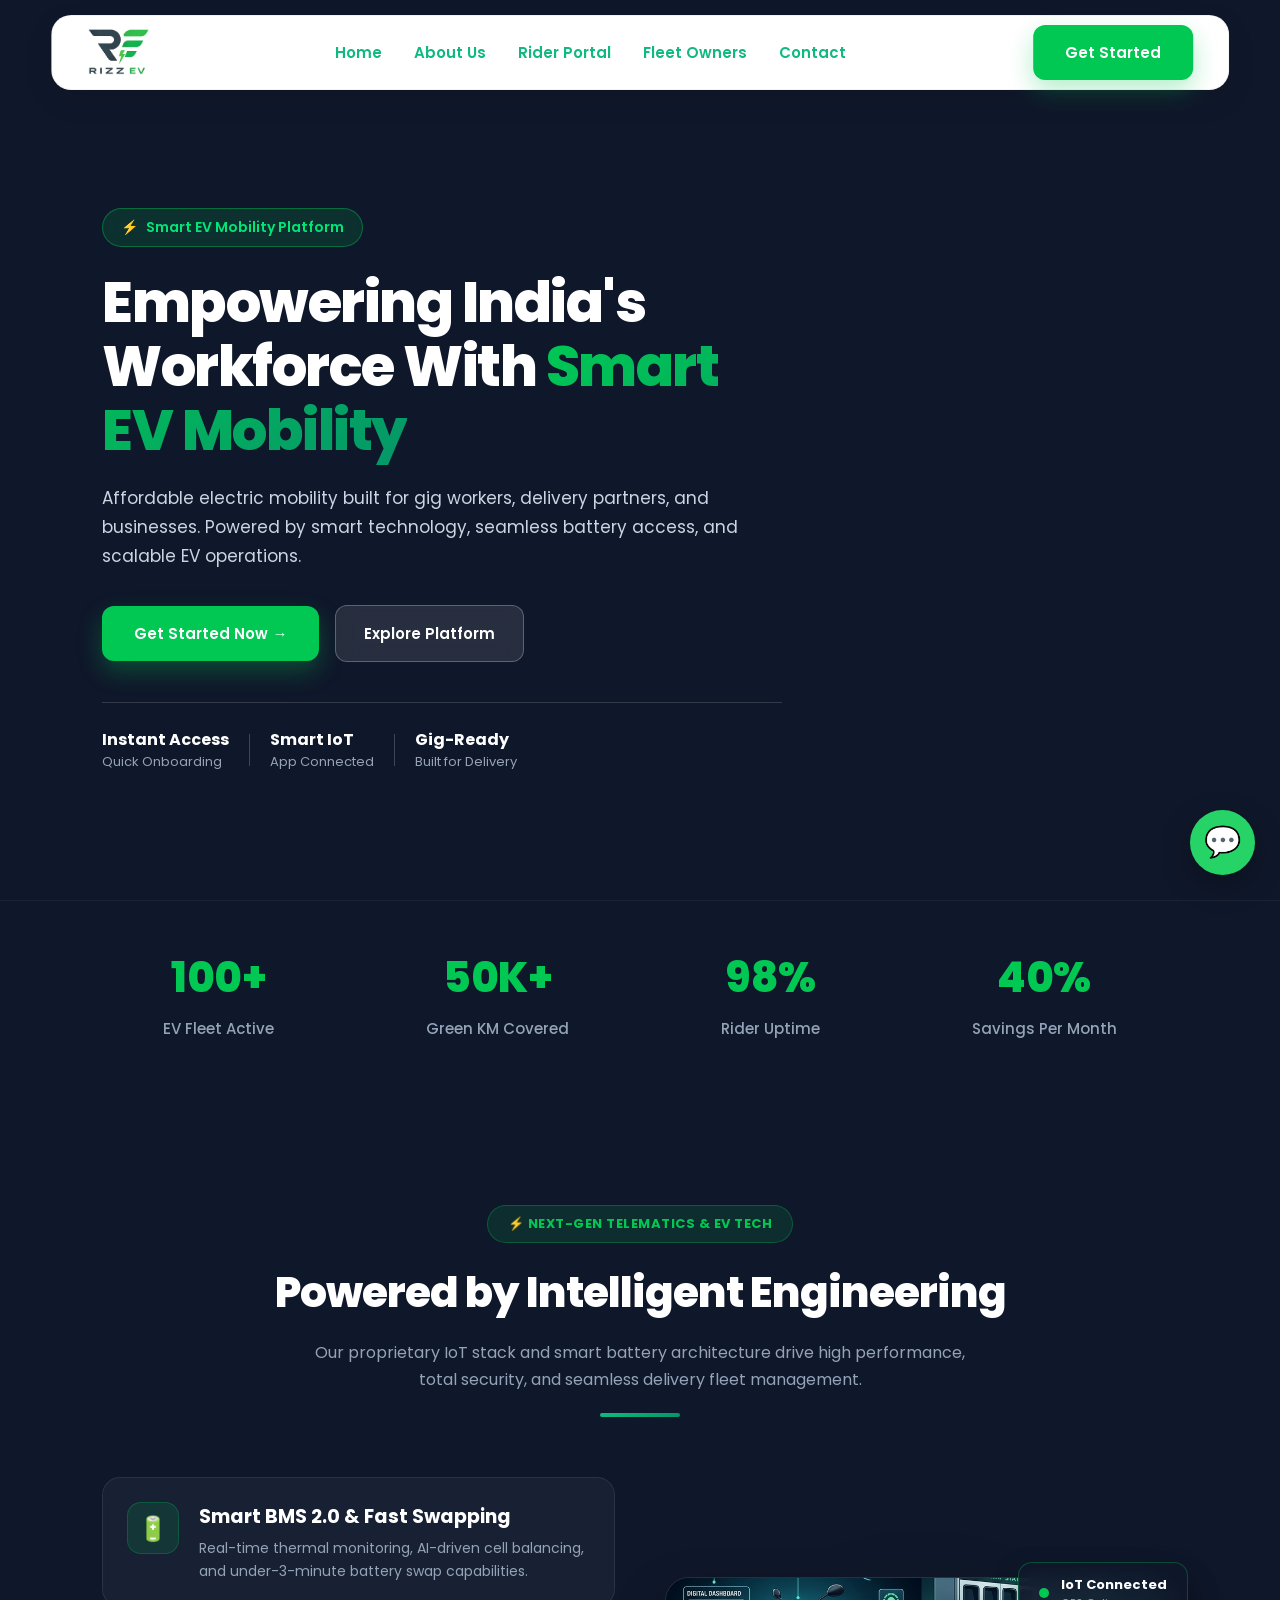
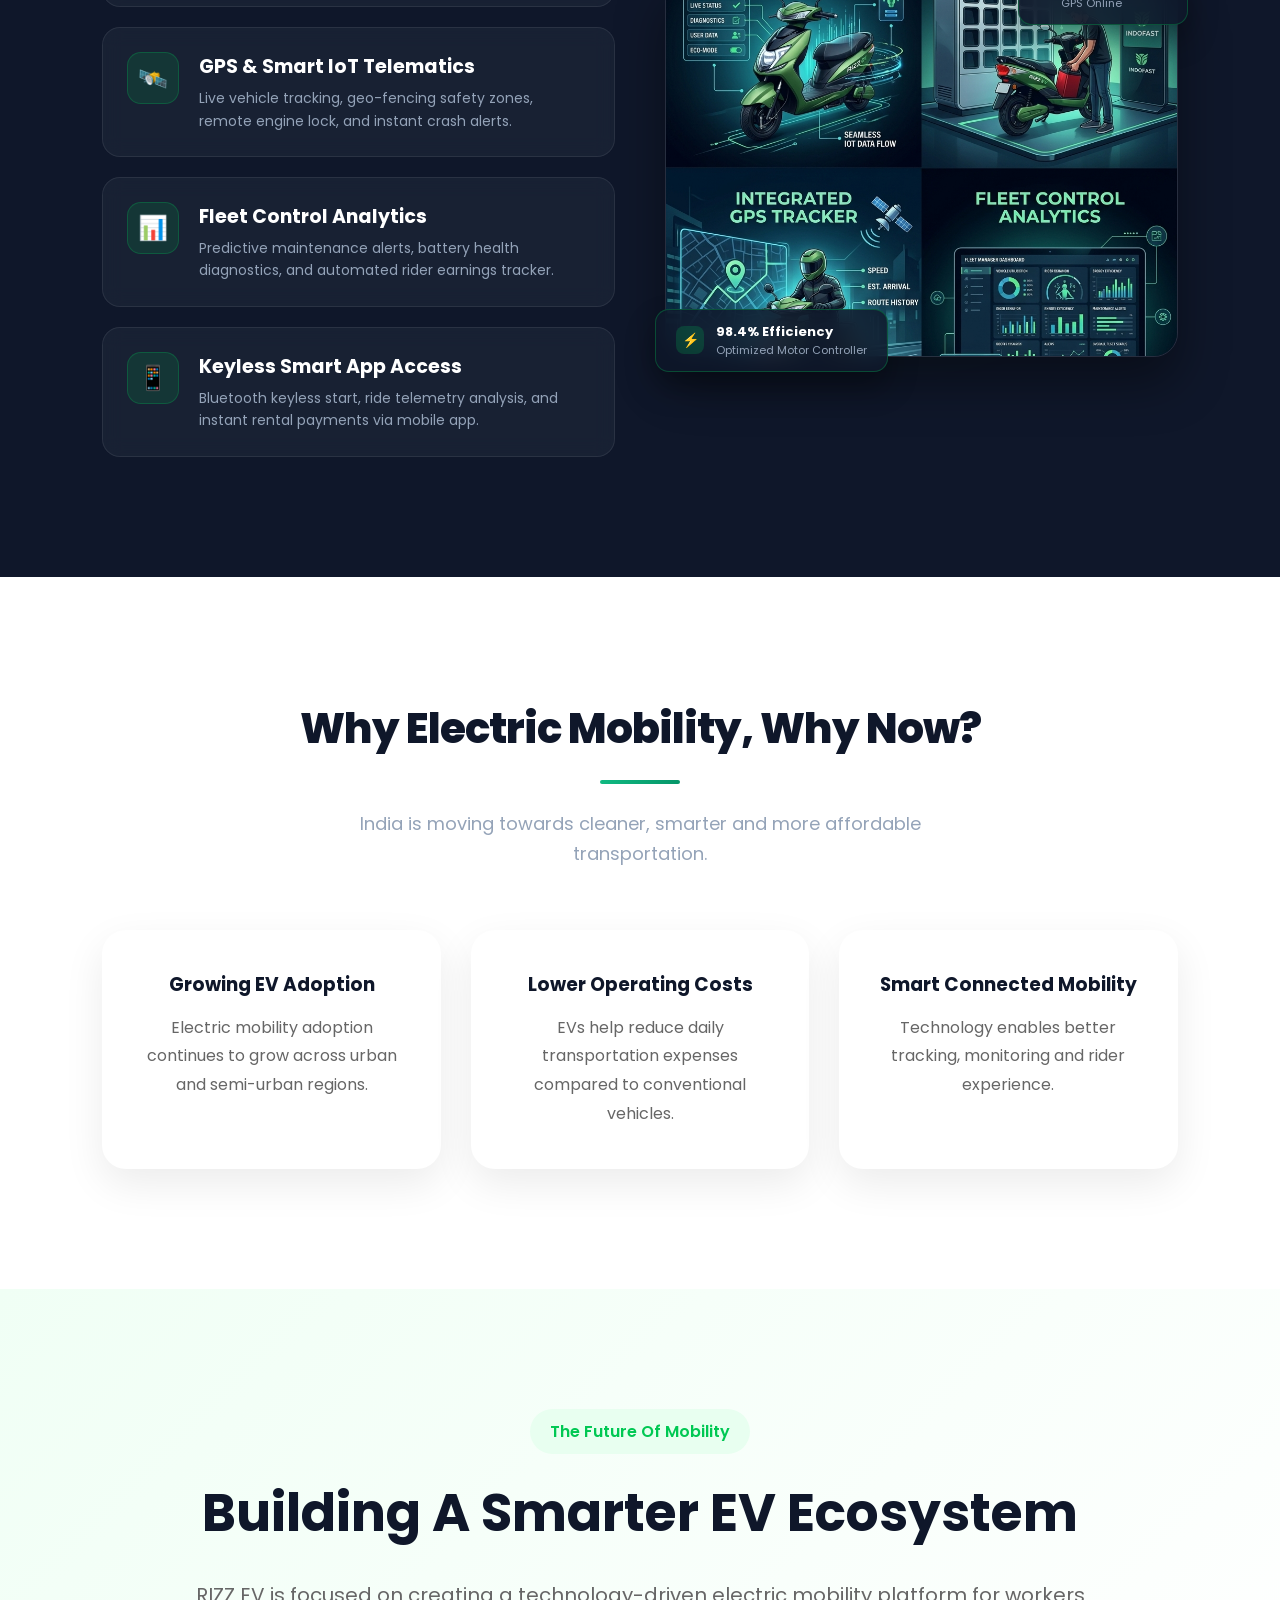
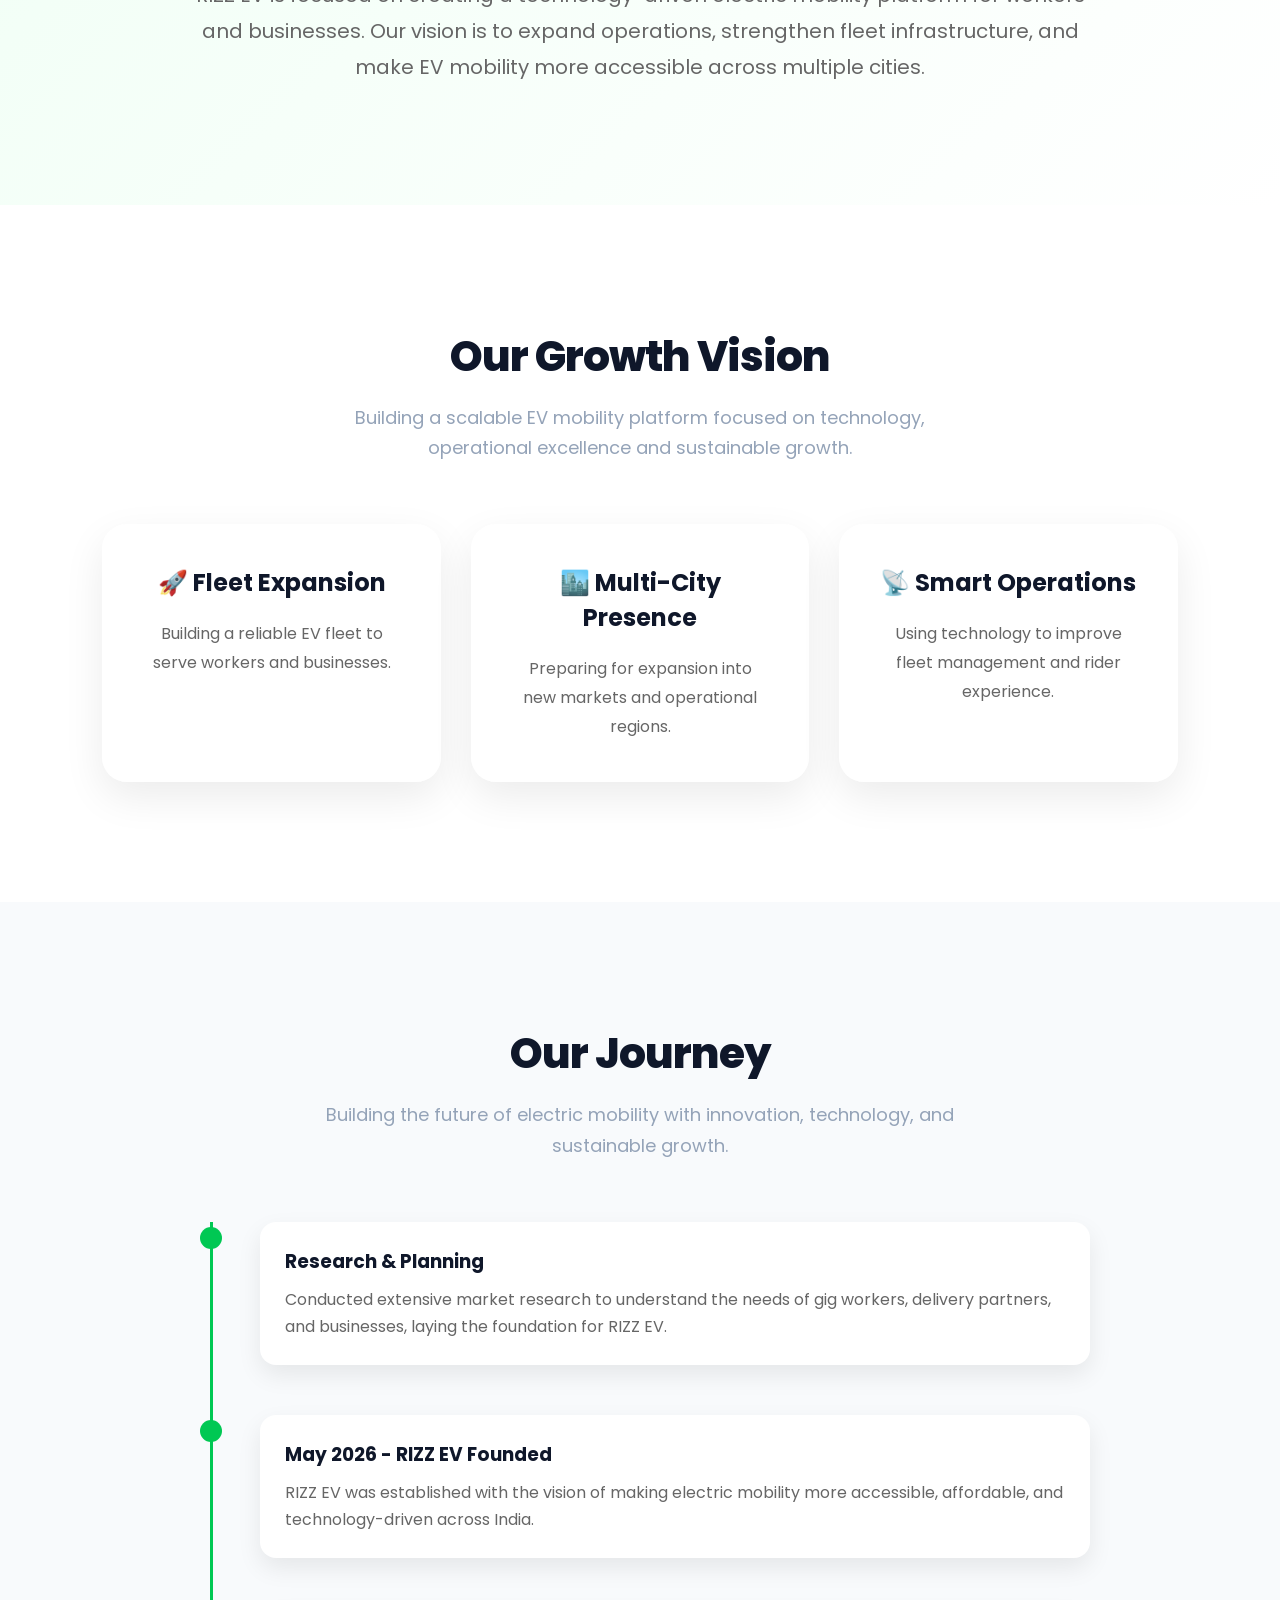
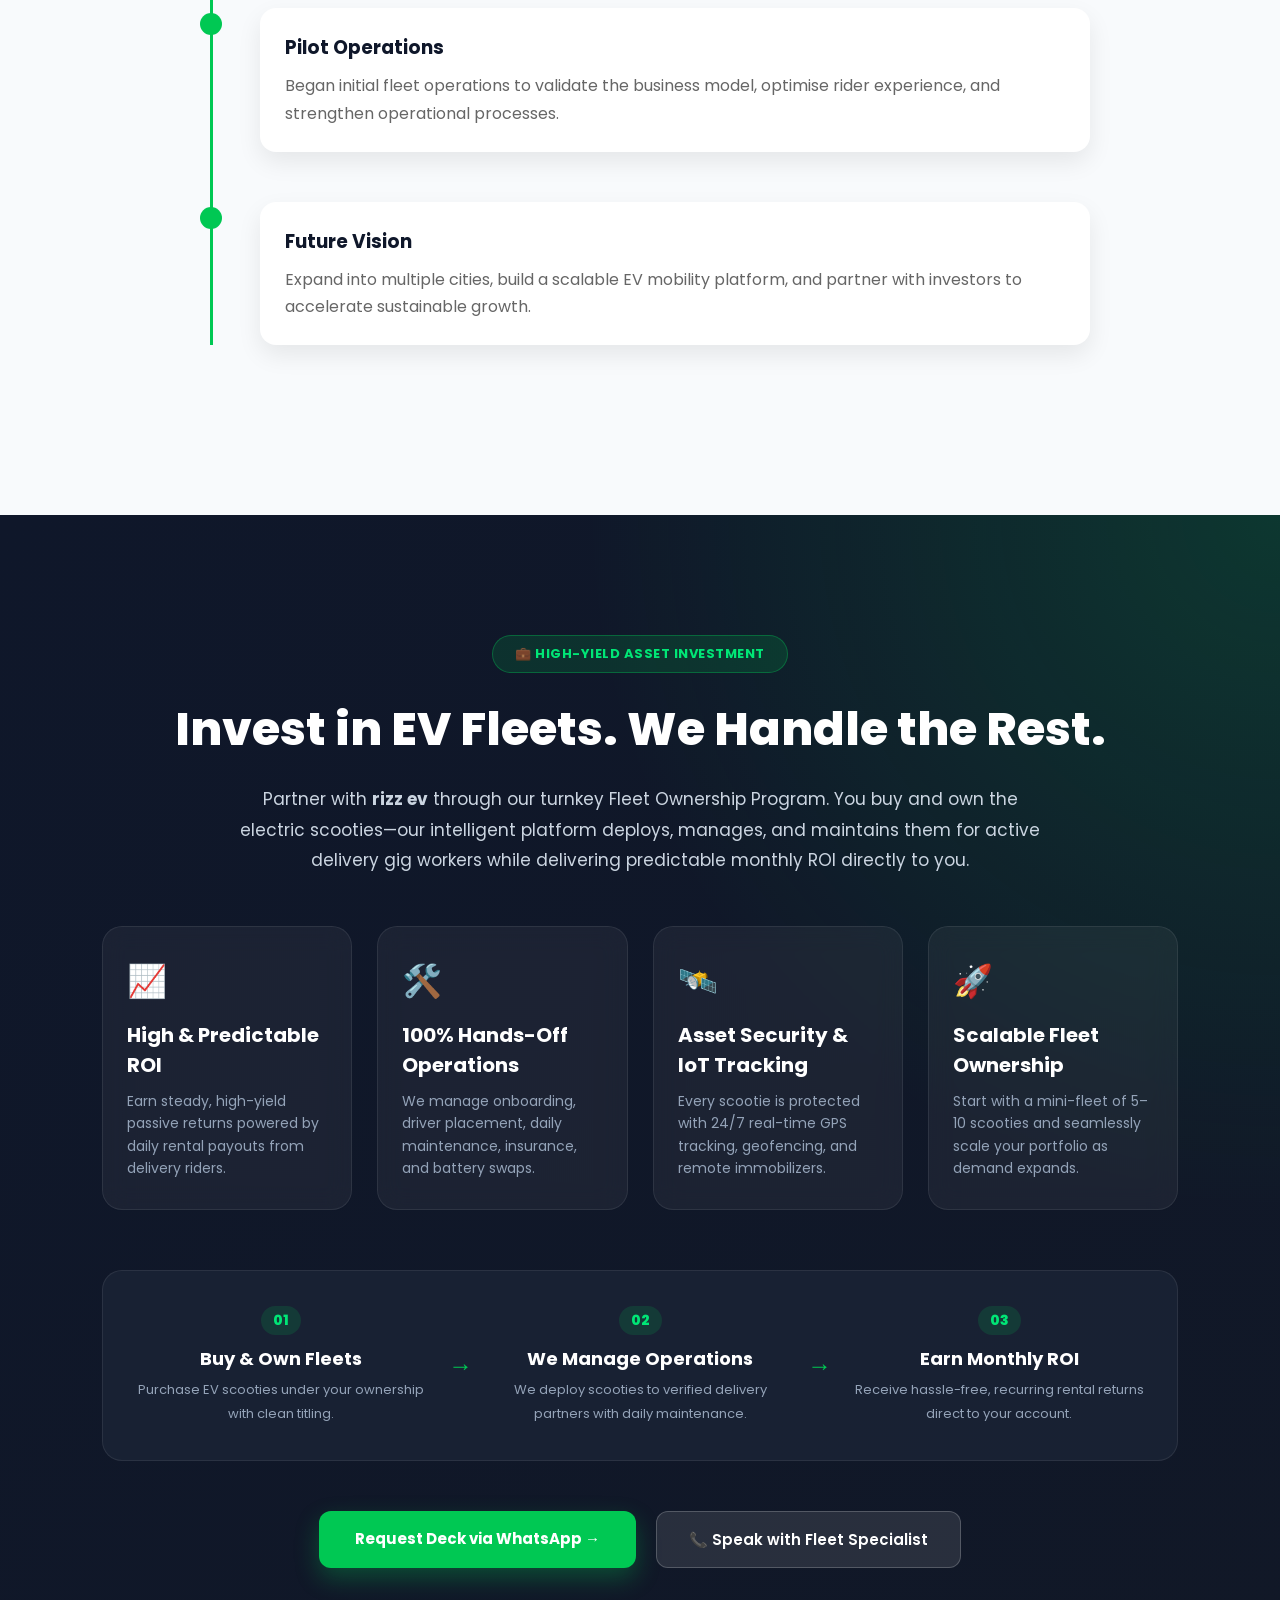
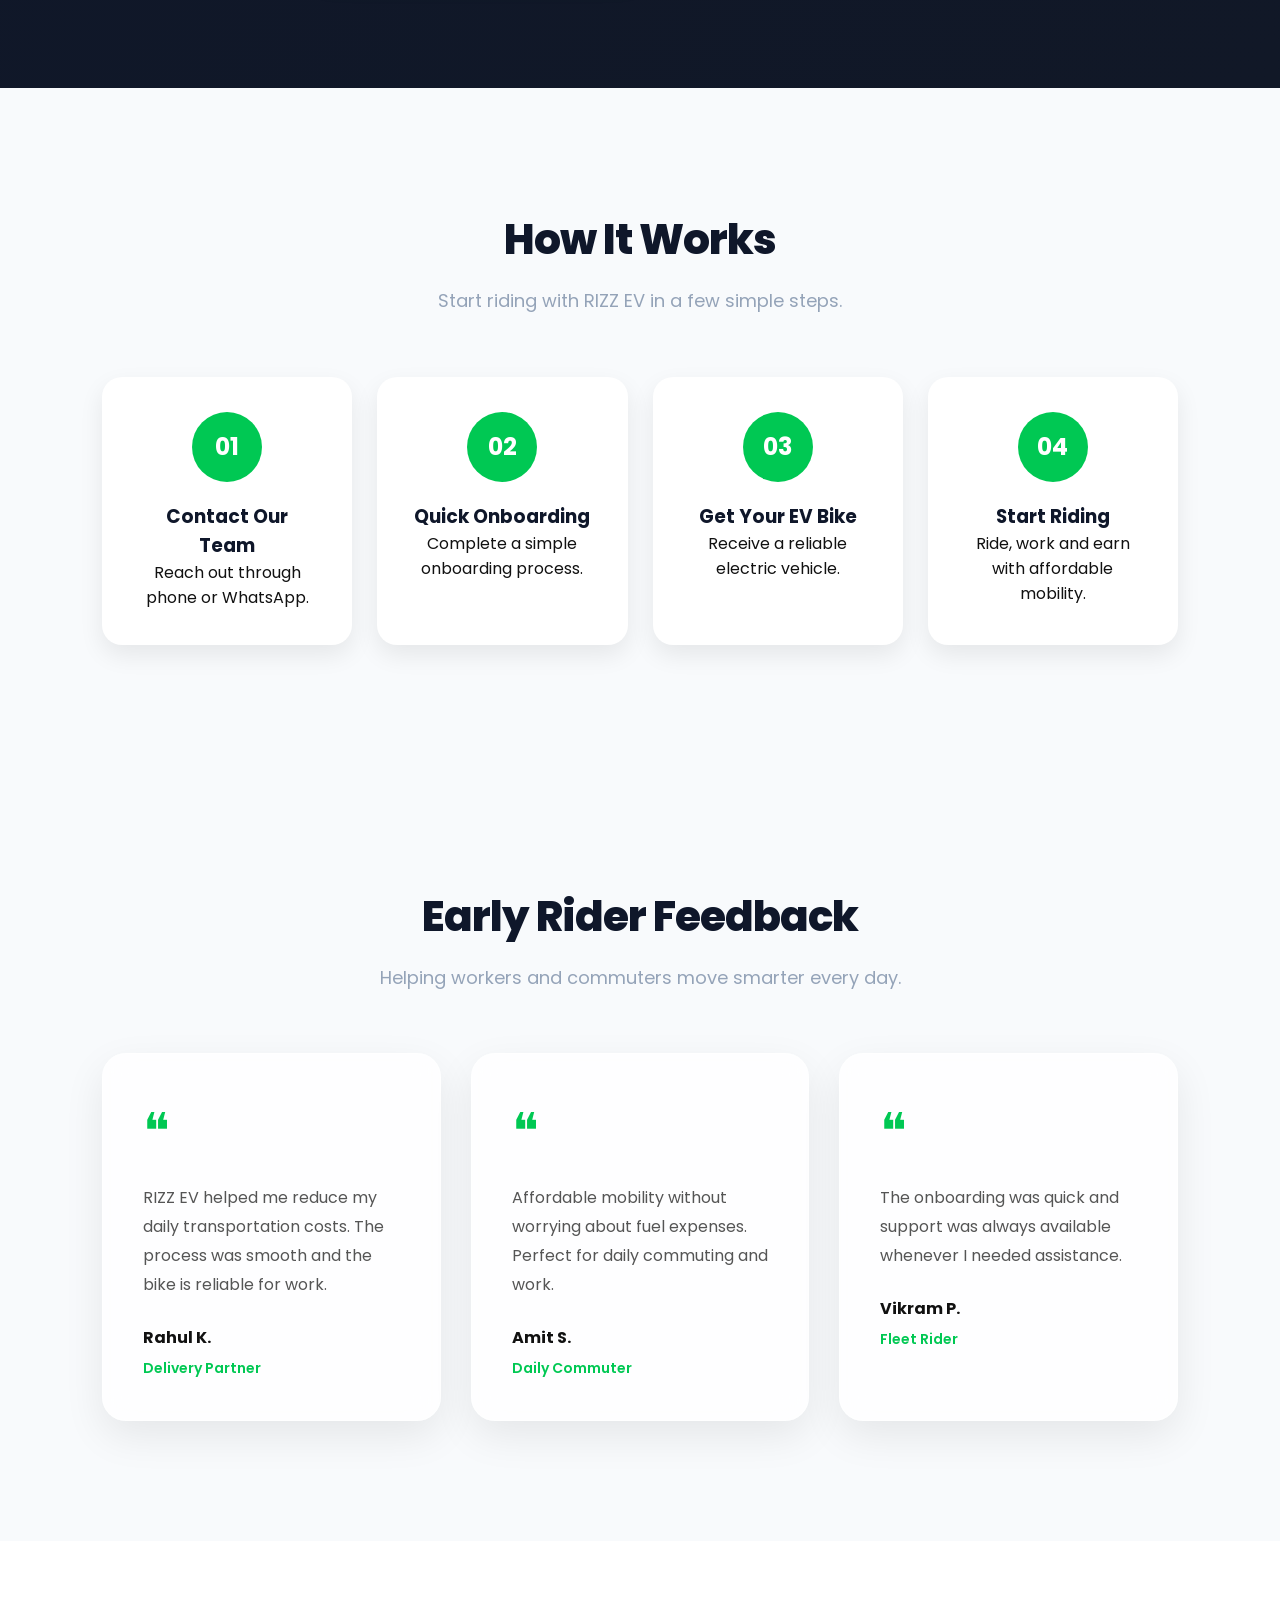
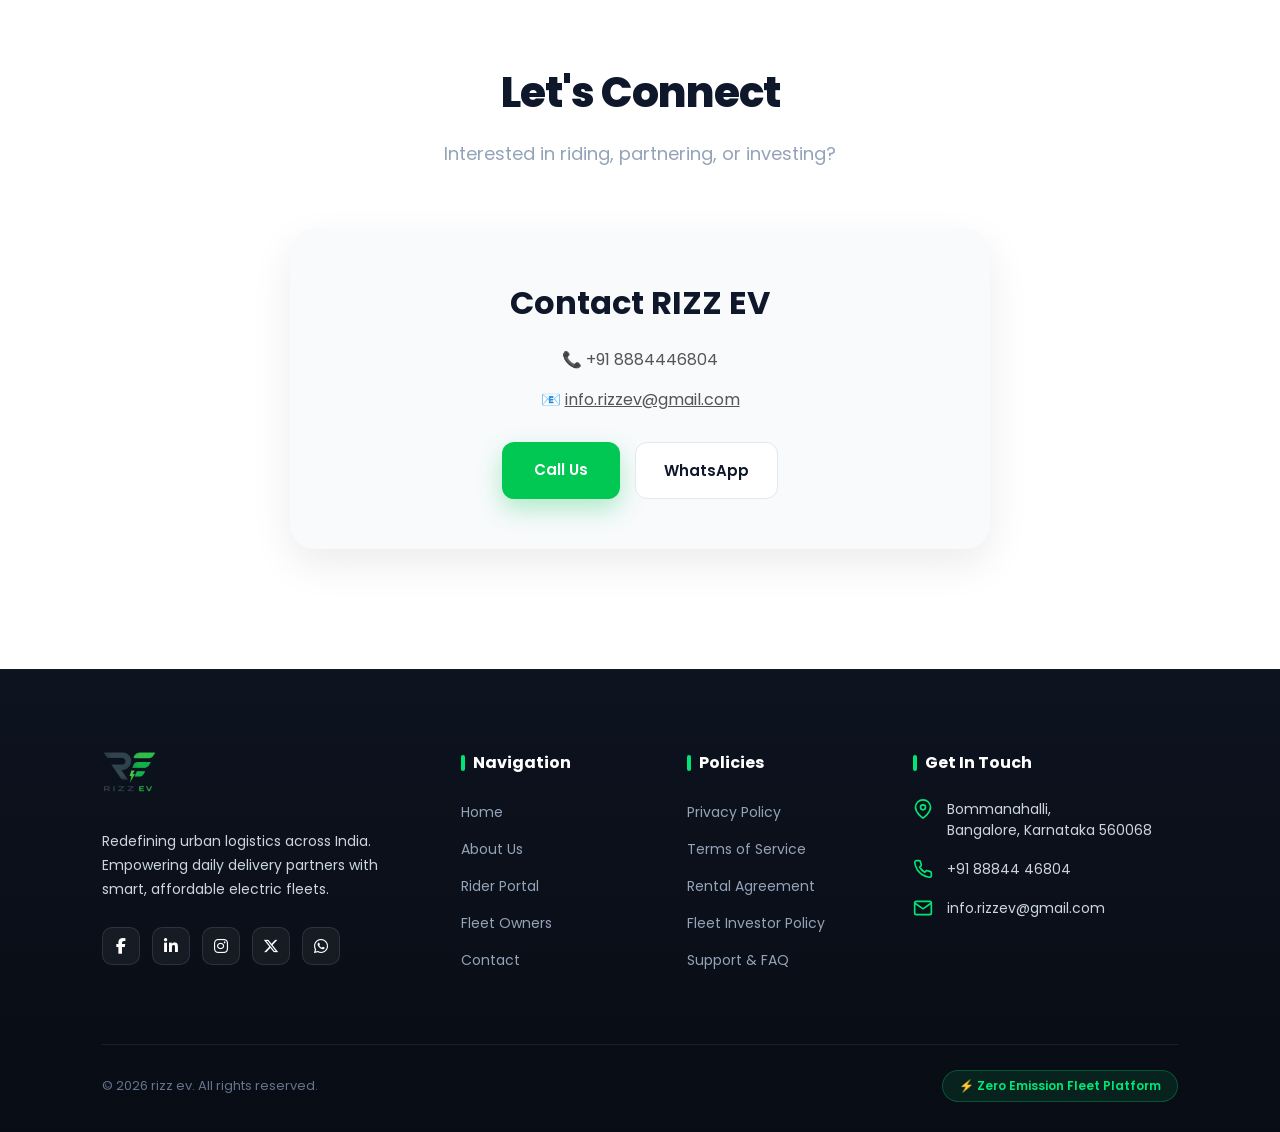
==== commit 4d8cc449: "Add files via upload" ====
--- a/index.html
+++ b/index.html
@@ -31,6 +31,13 @@
         <li><a href="investors.html">Fleet Owners</a></li>
         <li><a href="contact.html">Contact</a></li>
     </ul>
+<!-- Mobile Hamburger Button -->
+<button class="hamburger-btn" id="hamburgerBtn" aria-label="Toggle navigation">
+  <span></span>
+  <span></span>
+  <span></span>
+</button>
+
 </nav>
 
     <div class="nav-right">
@@ -708,5 +715,21 @@
     });
 </script>
 
+<!-- Your existing page content and closing elements -->
+
+    <!-- Embedded Hamburger Menu Script -->
+    <script>
+      document.addEventListener("DOMContentLoaded", function () {
+        const hamburgerBtn = document.getElementById("hamburgerBtn");
+        const navMenu = document.querySelector(".nav-links") || document.querySelector(".nav-menu") || document.querySelector("nav ul");
+
+        if (hamburgerBtn && navMenu) {
+          hamburgerBtn.addEventListener("click", function () {
+            navMenu.classList.toggle("active");
+          });
+        }
+      });
+    </script>
+
 </body>
 </html>
--- a/style.css
+++ b/style.css
@@ -119,6 +119,84 @@
 /* HERO PADDING ADJUSTMENT */
 .hero {
     padding-top: 140px;
+}
+
+@media (max-width: 768px) {
+  /* Style the navigation header */
+  header, .navbar, .nav-container {
+    display: flex !important;
+    justify-content: space-between !important;
+    align-items: center !important;
+    width: 92% !important;
+    margin: 10px auto !important;
+    padding: 10px 15px !important;
+    box-sizing: border-box !important;
+    position: relative !important;
+  }
+
+  /* Style the 3-line Hamburger Button */
+  .hamburger-btn {
+    display: flex !important;
+    flex-direction: column;
+    justify-content: space-between;
+    width: 28px;
+    height: 21px;
+    background: transparent;
+    border: none;
+    cursor: pointer;
+    padding: 0;
+    z-index: 100;
+  }
+
+  .hamburger-btn span {
+    display: block;
+    width: 100%;
+    height: 3px;
+    background-color: #059669;
+    border-radius: 2px;
+    transition: all 0.3s ease;
+  }
+
+  /* Hide the menu by default on mobile */
+  .nav-links, .nav-menu, nav ul {
+    display: none !important;
+    flex-direction: column !important;
+    position: absolute;
+    top: 100%;
+    left: 0;
+    width: 100%;
+    background: #ffffff;
+    padding: 15px 0;
+    box-shadow: 0 10px 25px rgba(0,0,0,0.1);
+    border-radius: 0 0 12px 12px;
+    list-style: none;
+    text-align: center;
+    z-index: 99;
+  }
+
+  /* When active class is added via JavaScript, show the menu */
+  .nav-links.active, .nav-menu.active, nav ul.active {
+    display: flex !important;
+  }
+
+  /* Style links inside the dropdown menu */
+  .nav-links li, .nav-menu li, nav ul li {
+    margin: 8px 0;
+  }
+
+  .nav-links a, .nav-menu a, nav ul li a {
+    font-size: 16px !important;
+    color: #0d1b2a !important;
+    text-decoration: none !important;
+    font-weight: 500;
+  }
+}
+
+/* Hide hamburger button on desktop screens */
+@media (min-width: 769px) {
+  .hamburger-btn {
+    display: none !important;
+  }
 }
 
 /* =========================
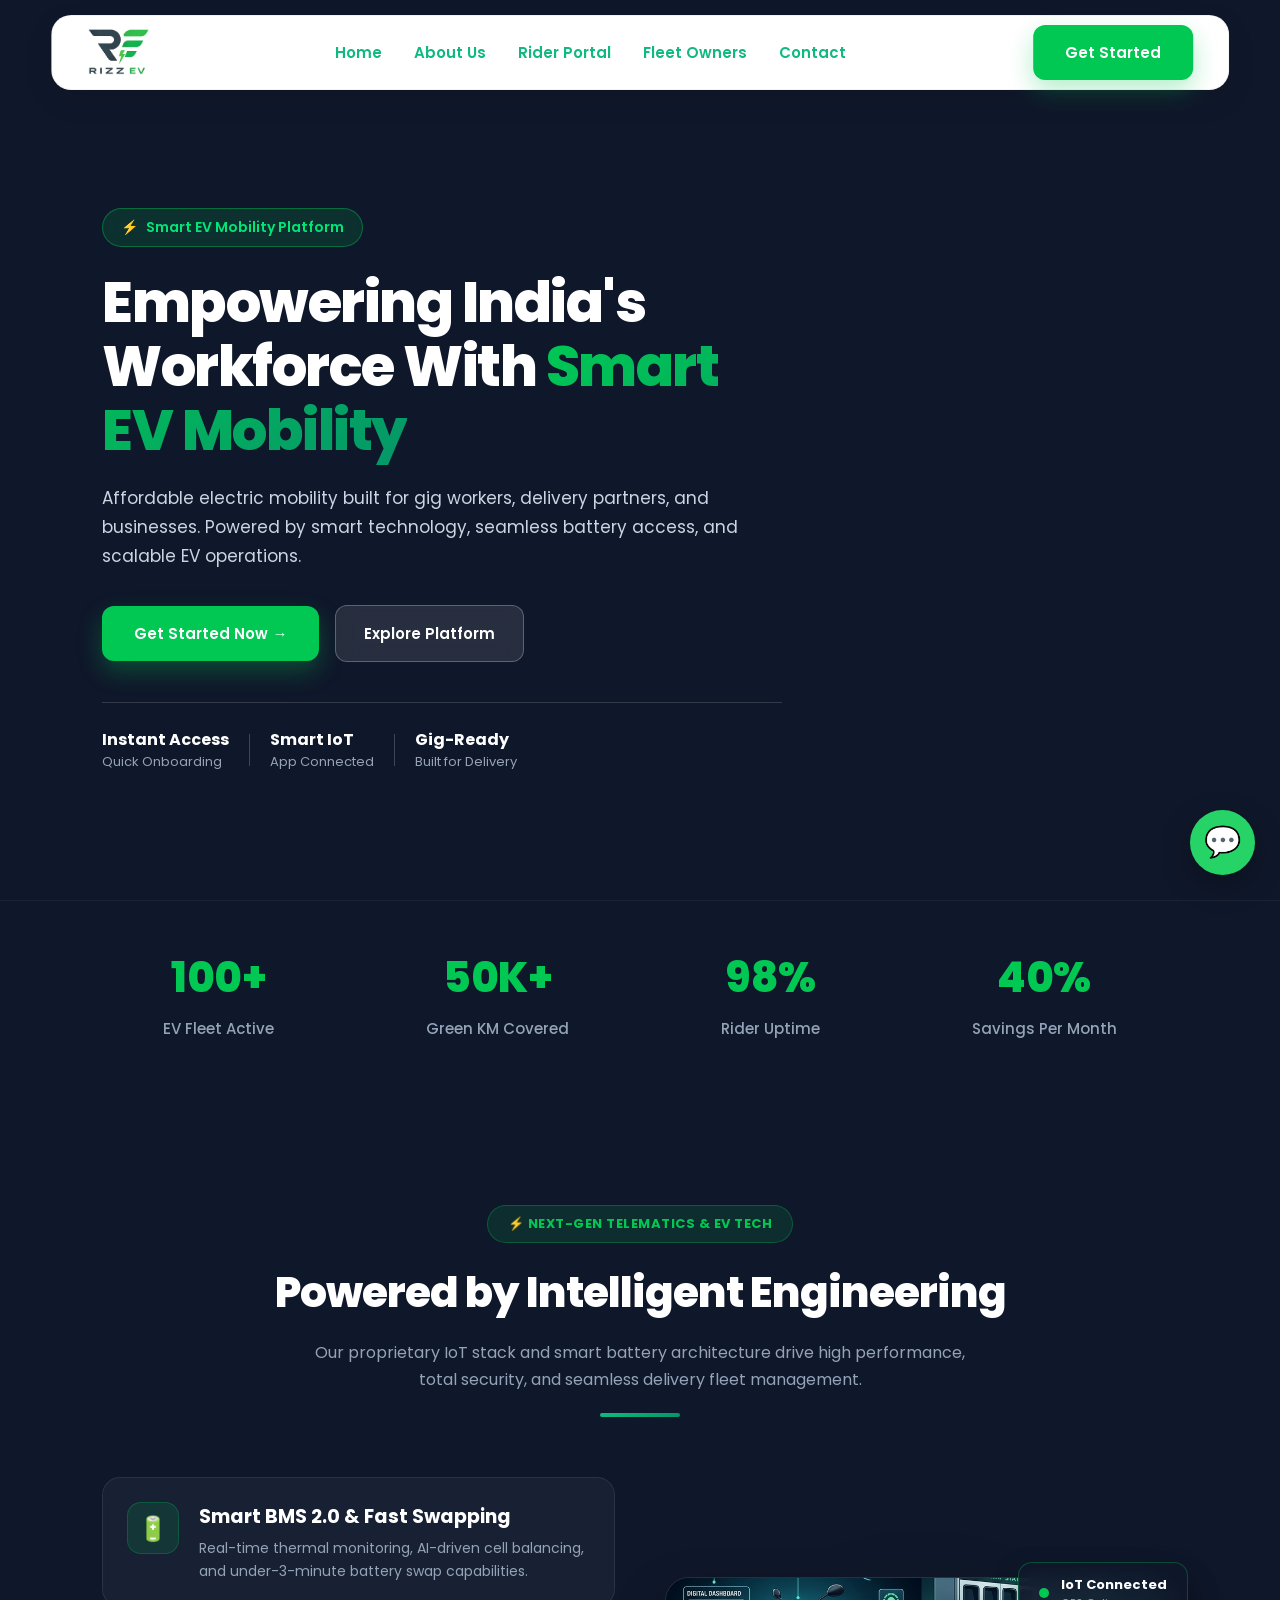
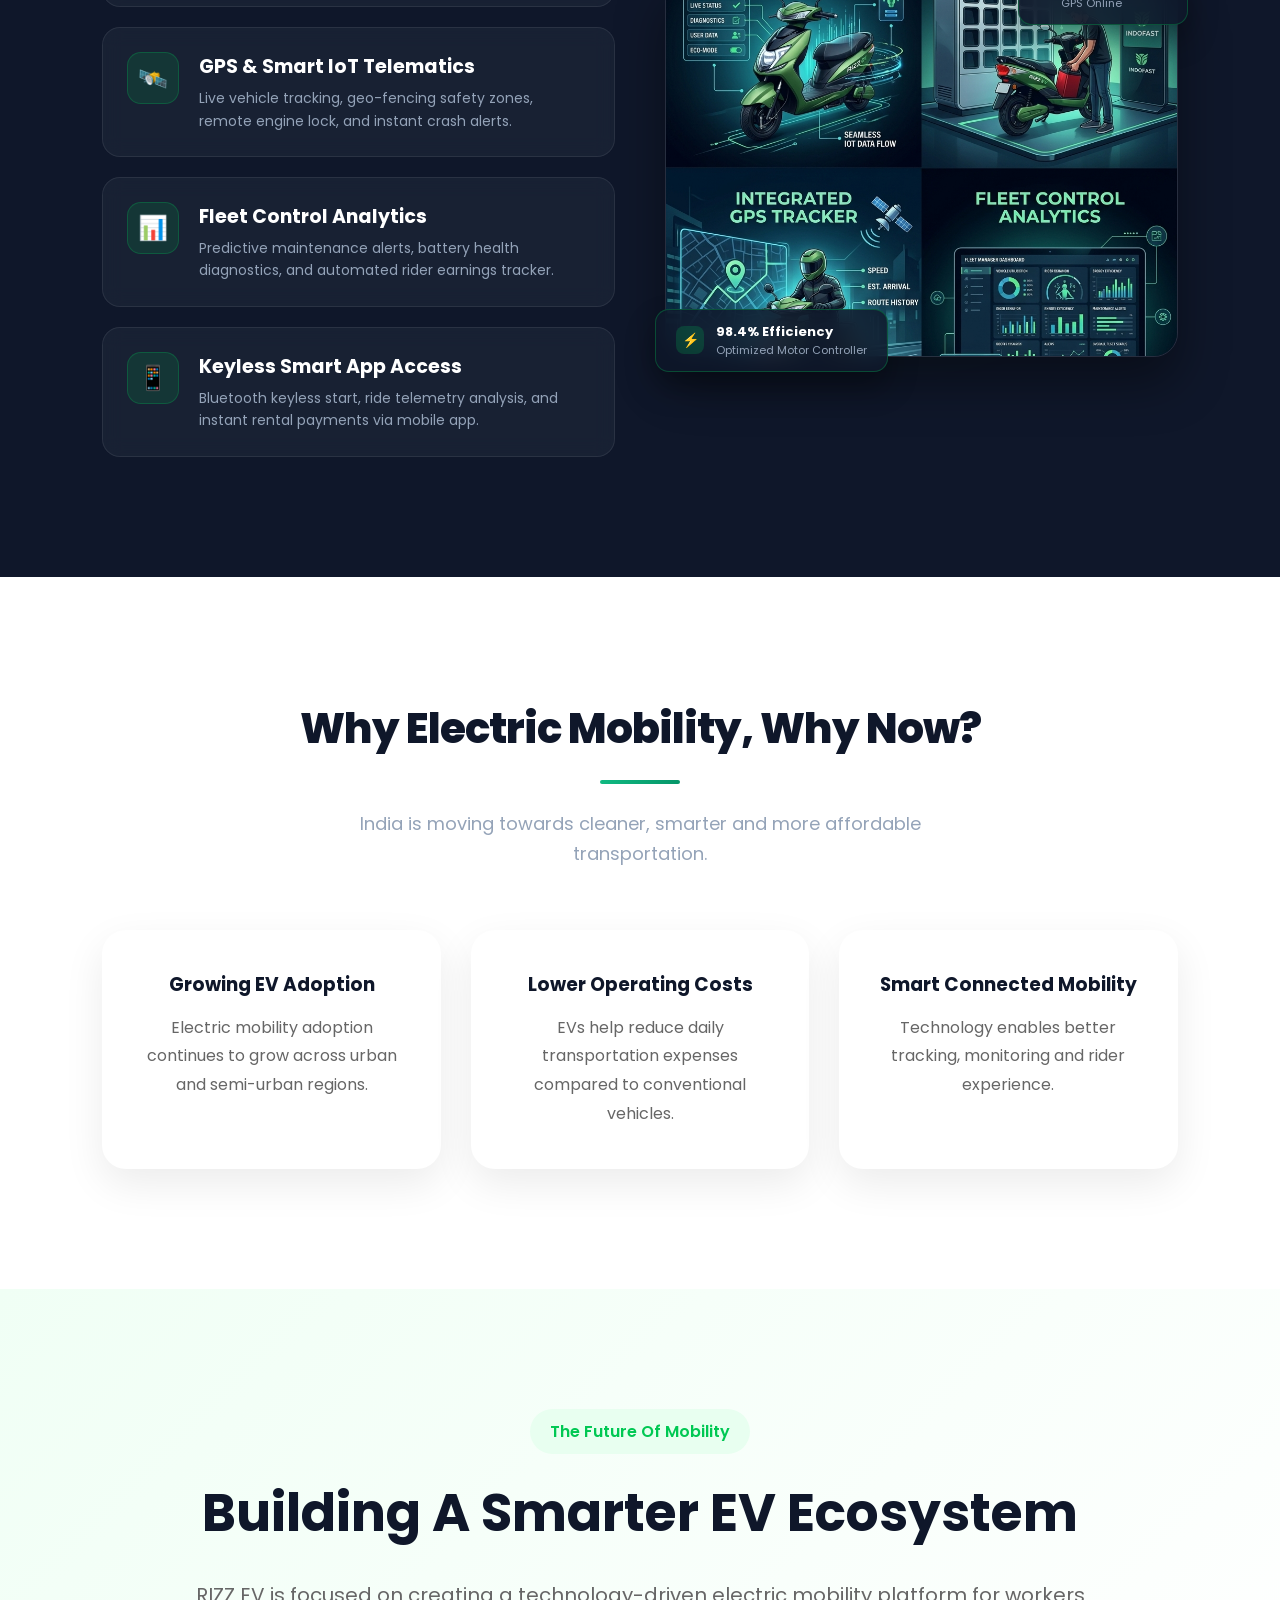
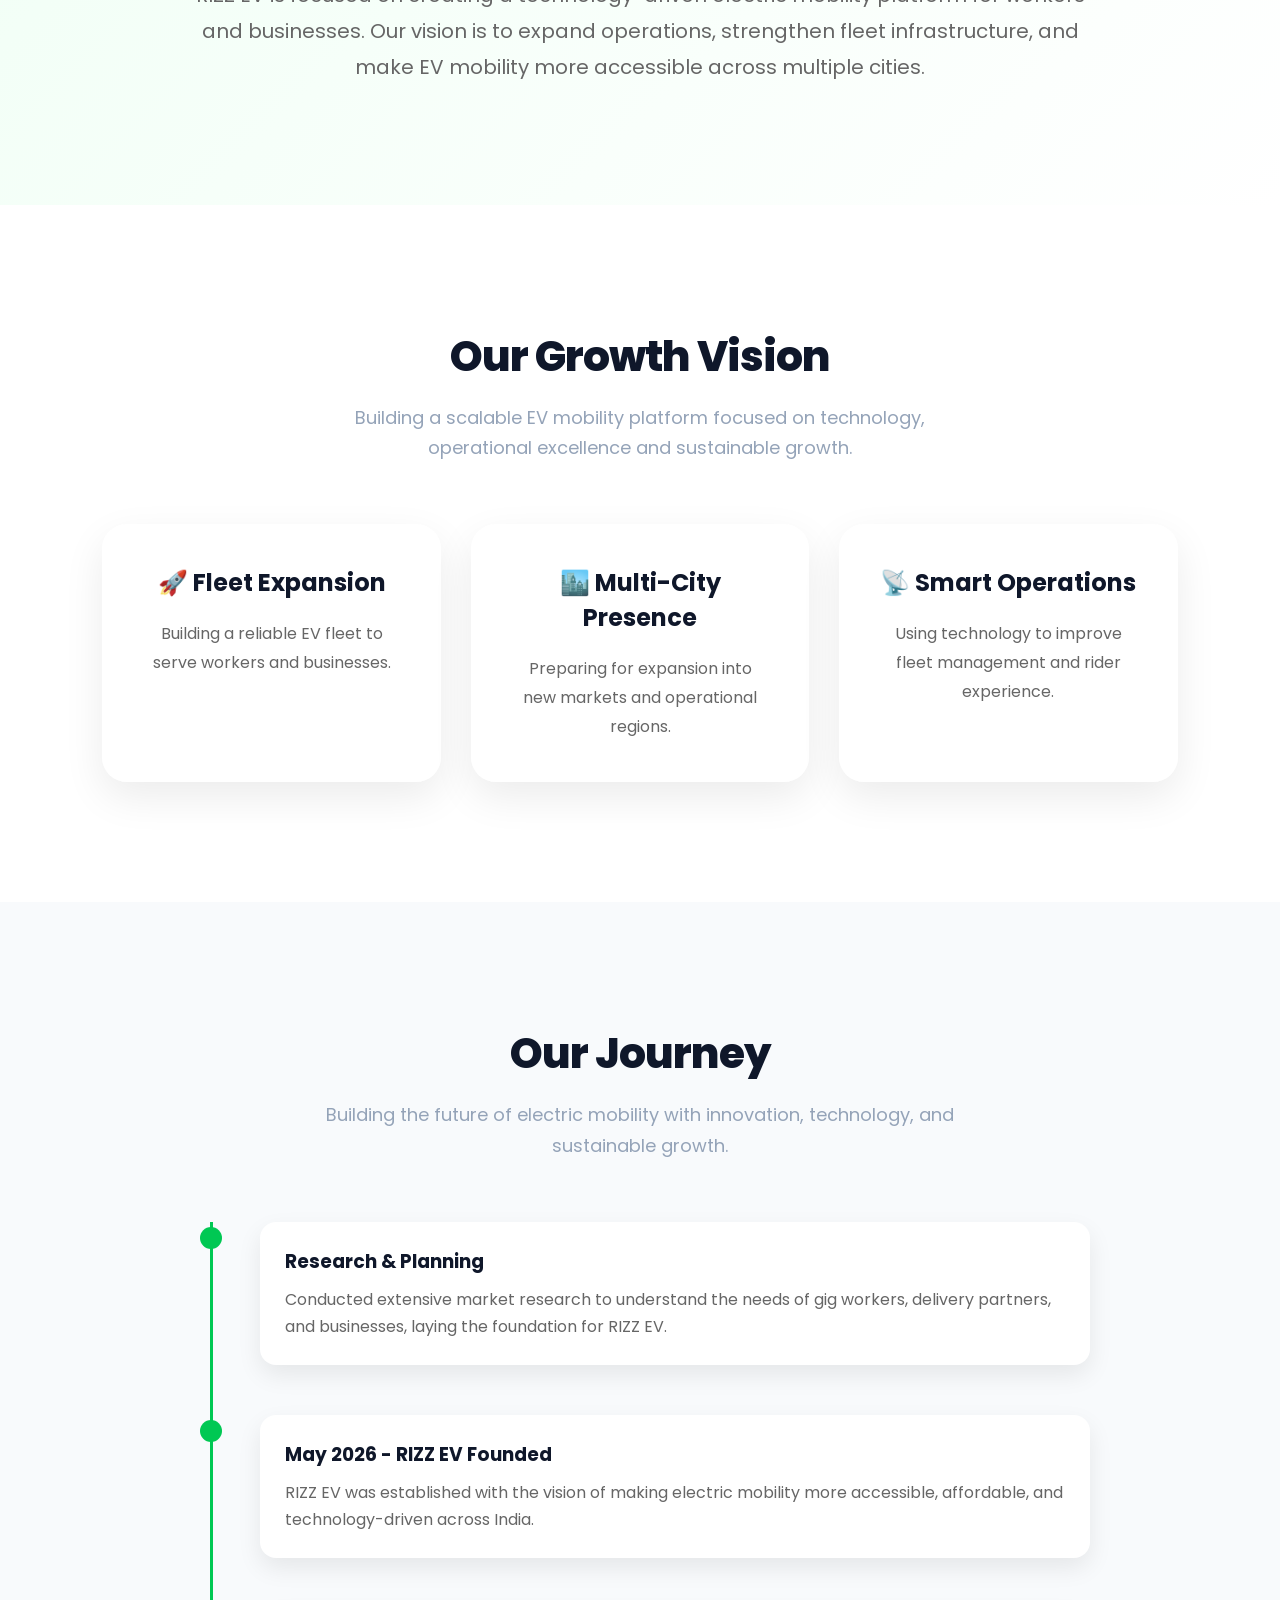
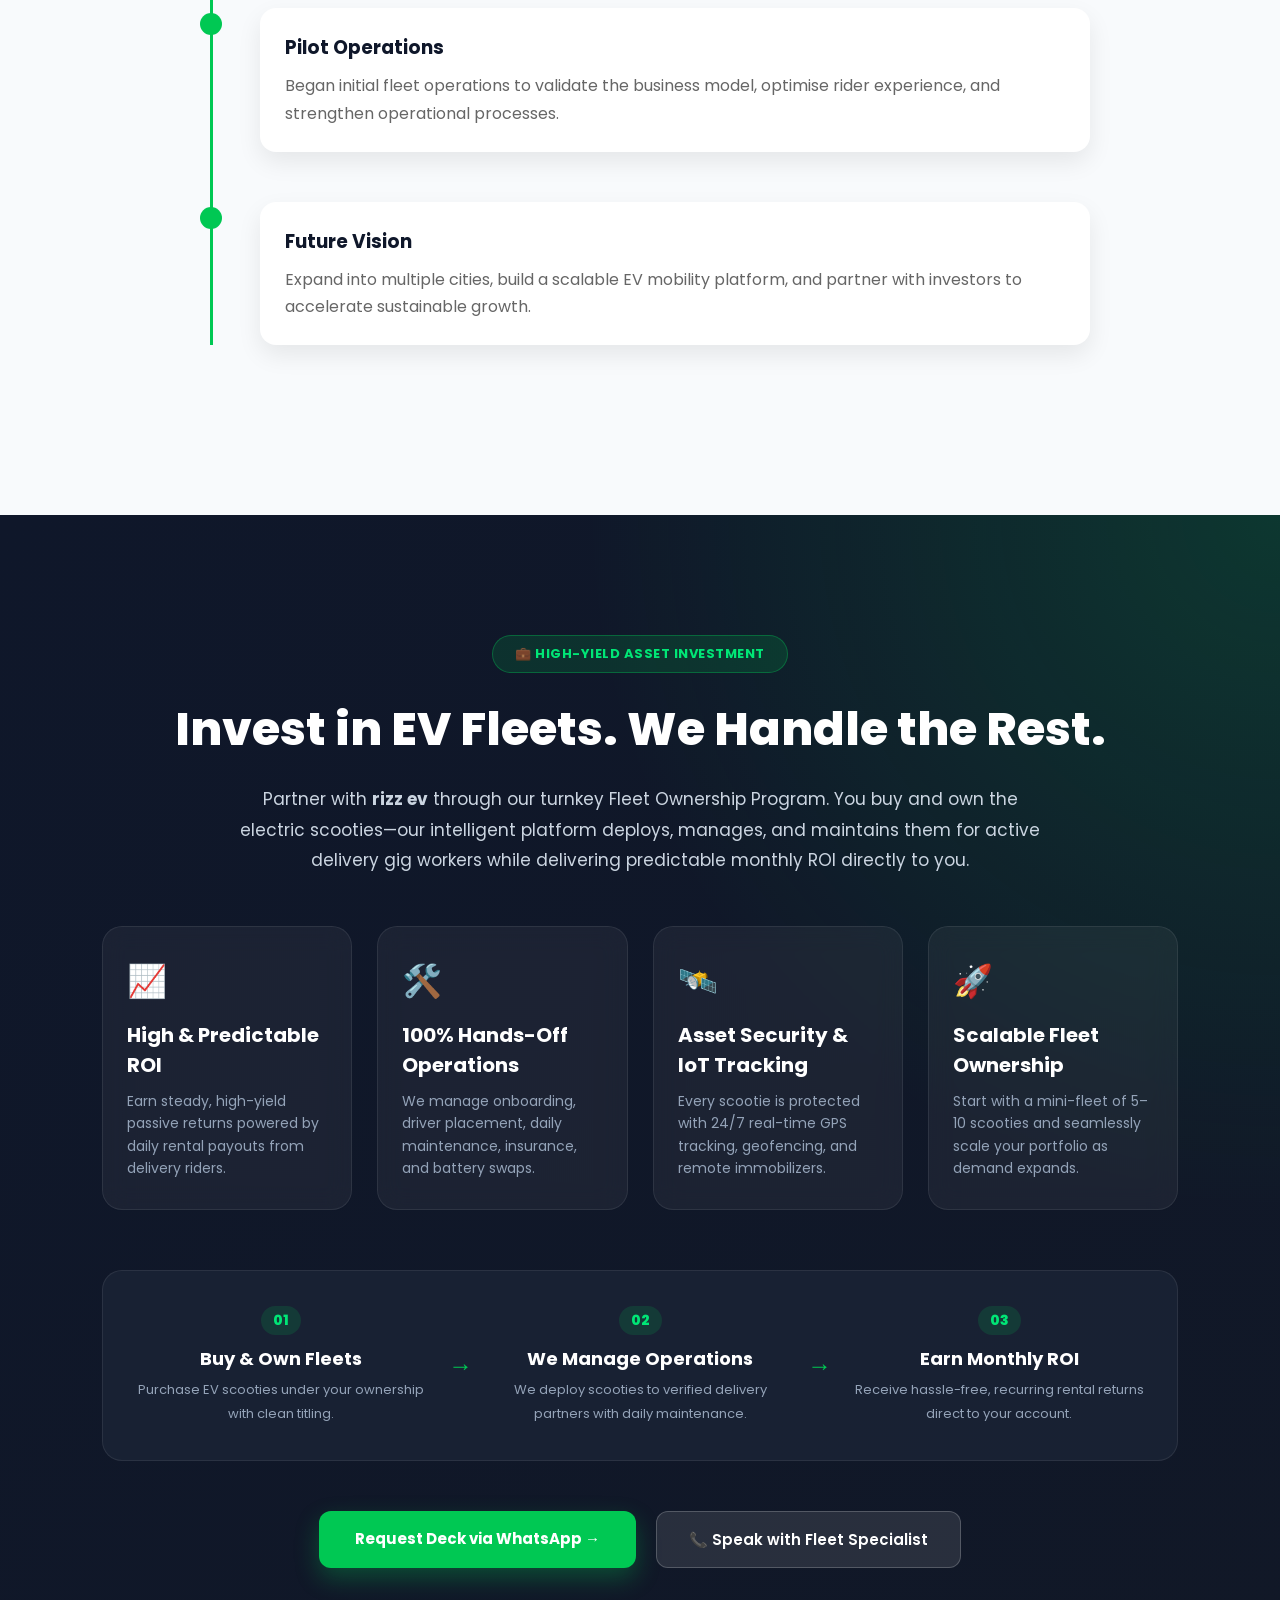
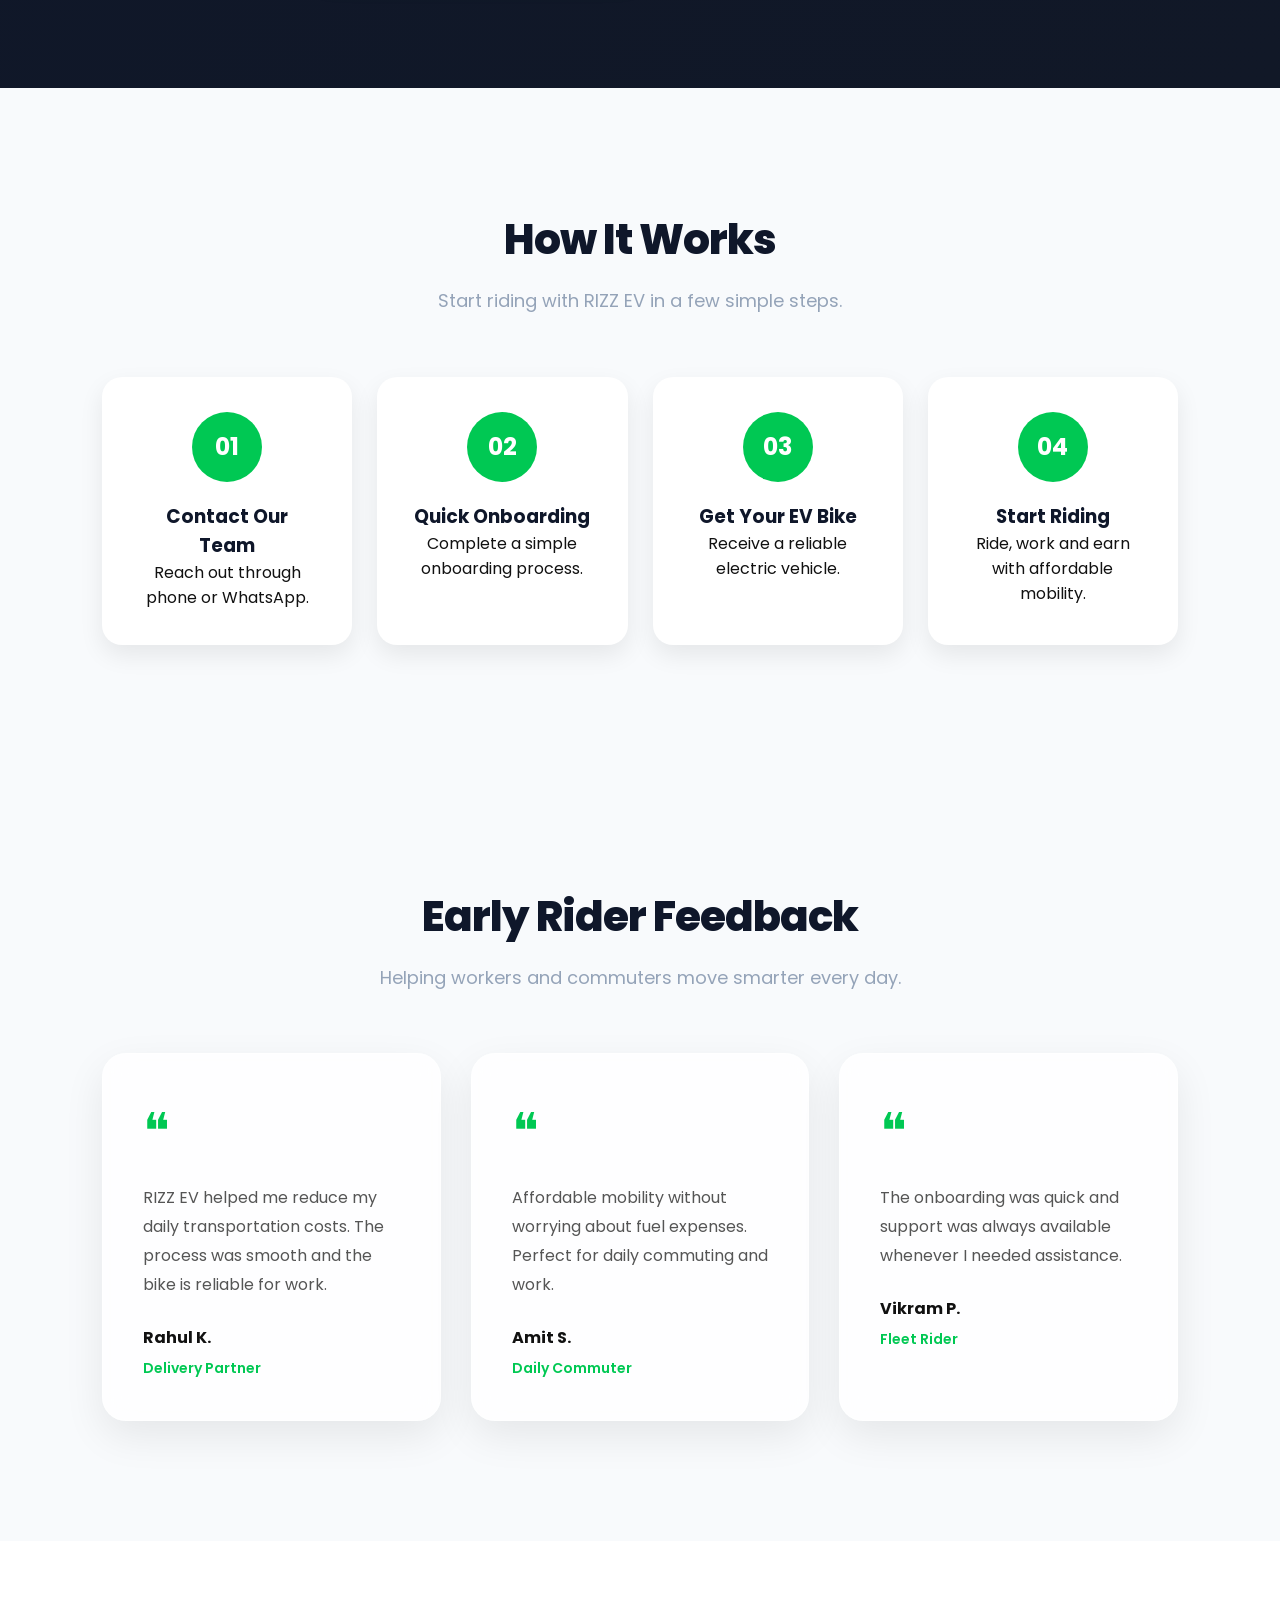
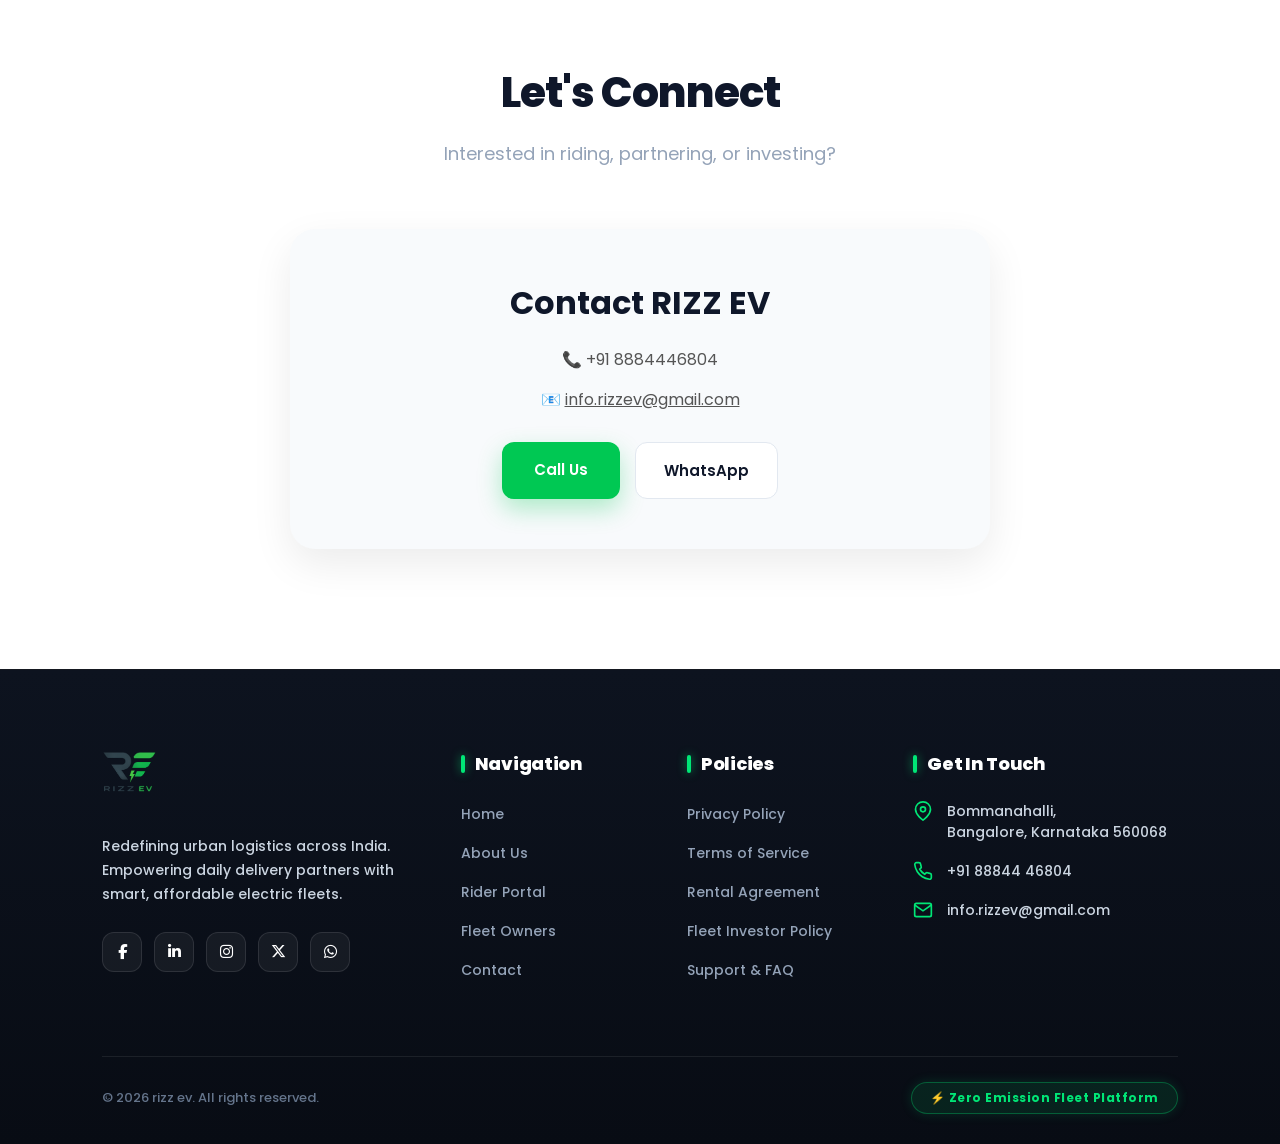
==== commit 729130c1: "Add files via upload" ====
--- a/index.html
+++ b/index.html
@@ -23,22 +23,24 @@
         <img src="images/logo.png" alt="RIZZ EV Logo">
     </a>
 
+   
+
    <nav>
-    <ul>
+    <ul class="nav-links" id="navMenu">
         <li><a href="index.html#home">Home</a></li>
         <li><a href="about.html">About Us</a></li>
         <li><a href="riders.html">Rider Portal</a></li>
         <li><a href="investors.html">Fleet Owners</a></li>
         <li><a href="contact.html">Contact</a></li>
     </ul>
-<!-- Mobile Hamburger Button -->
-<button class="hamburger-btn" id="hamburgerBtn" aria-label="Toggle navigation">
-  <span></span>
-  <span></span>
-  <span></span>
-</button>
-
-</nav>
+    
+    <!-- Mobile Hamburger Button -->
+    <button class="hamburger-btn" id="hamburgerBtn" aria-label="Toggle navigation">
+      <span></span>
+      <span></span>
+      <span></span>
+    </button>
+   </nav>
 
     <div class="nav-right">
        <!-- Update your button tag -->
@@ -697,39 +699,54 @@
 </script>
 
 <script>
-    // 1. When clicking any link away from index.html, save our current scroll position
-    document.querySelectorAll('a').forEach(link => {
-        link.addEventListener('click', function() {
-            sessionStorage.setItem('rizz_scroll_pos', window.scrollY);
-        });
-    });
-
-    // 2. When coming back via browser history (Back button), restore that exact scroll position
-    window.addEventListener('pageshow', function(event) {
-        if (event.persisted || performance.navigation.type === 2) { // Type 2 is BACK/FORWARD
-            const savedPosition = sessionStorage.getItem('rizz_scroll_pos');
-            if (savedPosition) {
-                window.scrollTo(0, parseInt(savedPosition));
+    // 1. Force browser to handle manual scroll restoration so it doesn't auto-remember on refresh
+    if ('scrollRestoration' in history) {
+        history.scrollRestoration = 'manual';
+    }
+
+    // 2. Save scroll position on scroll
+    window.addEventListener('scroll', function() {
+        if (history.replaceState) {
+            history.replaceState({ scroll: window.scrollY }, document.title);
+        }
+    }, { passive: true });
+
+    // 3. Clear state on a fresh page load/refresh so it forces the top
+    window.addEventListener('DOMContentLoaded', function() {
+        // If the user just hit refresh, clear the history state scroll memory
+        if (performance.navigation.type === 1 || window.performance?.getEntriesByType("navigation")[0]?.type === "reload") {
+            window.scrollTo(0, 0);
+            if (history.replaceState) {
+                history.replaceState({ scroll: 0 }, document.title);
             }
         }
     });
+
+    // 4. Restore exact position ONLY when using the Back button
+    window.addEventListener('pageshow', function(event) {
+        const isReload = performance.navigation.type === 1;
+        if (!isReload && history.state && history.state.scroll !== undefined) {
+            window.scrollTo(0, history.state.scroll);
+        }
+    });
 </script>
 
 <!-- Your existing page content and closing elements -->
 
     <!-- Embedded Hamburger Menu Script -->
-    <script>
-      document.addEventListener("DOMContentLoaded", function () {
-        const hamburgerBtn = document.getElementById("hamburgerBtn");
-        const navMenu = document.querySelector(".nav-links") || document.querySelector(".nav-menu") || document.querySelector("nav ul");
-
-        if (hamburgerBtn && navMenu) {
-          hamburgerBtn.addEventListener("click", function () {
+  <script>
+document.addEventListener("DOMContentLoaded", function () {
+    const hamburgerBtn = document.getElementById("hamburgerBtn");
+    const navMenu = document.getElementById("navMenu");
+
+    if (hamburgerBtn && navMenu) {
+        hamburgerBtn.addEventListener("click", function (e) {
+            e.stopPropagation();
             navMenu.classList.toggle("active");
-          });
-        }
-      });
-    </script>
+        });
+    }
+});
+</script>
 
 </body>
 </html>
--- a/style.css
+++ b/style.css
@@ -121,83 +121,7 @@
     padding-top: 140px;
 }
 
-@media (max-width: 768px) {
-  /* Style the navigation header */
-  header, .navbar, .nav-container {
-    display: flex !important;
-    justify-content: space-between !important;
-    align-items: center !important;
-    width: 92% !important;
-    margin: 10px auto !important;
-    padding: 10px 15px !important;
-    box-sizing: border-box !important;
-    position: relative !important;
-  }
-
-  /* Style the 3-line Hamburger Button */
-  .hamburger-btn {
-    display: flex !important;
-    flex-direction: column;
-    justify-content: space-between;
-    width: 28px;
-    height: 21px;
-    background: transparent;
-    border: none;
-    cursor: pointer;
-    padding: 0;
-    z-index: 100;
-  }
-
-  .hamburger-btn span {
-    display: block;
-    width: 100%;
-    height: 3px;
-    background-color: #059669;
-    border-radius: 2px;
-    transition: all 0.3s ease;
-  }
-
-  /* Hide the menu by default on mobile */
-  .nav-links, .nav-menu, nav ul {
-    display: none !important;
-    flex-direction: column !important;
-    position: absolute;
-    top: 100%;
-    left: 0;
-    width: 100%;
-    background: #ffffff;
-    padding: 15px 0;
-    box-shadow: 0 10px 25px rgba(0,0,0,0.1);
-    border-radius: 0 0 12px 12px;
-    list-style: none;
-    text-align: center;
-    z-index: 99;
-  }
-
-  /* When active class is added via JavaScript, show the menu */
-  .nav-links.active, .nav-menu.active, nav ul.active {
-    display: flex !important;
-  }
-
-  /* Style links inside the dropdown menu */
-  .nav-links li, .nav-menu li, nav ul li {
-    margin: 8px 0;
-  }
-
-  .nav-links a, .nav-menu a, nav ul li a {
-    font-size: 16px !important;
-    color: #0d1b2a !important;
-    text-decoration: none !important;
-    font-weight: 500;
-  }
-}
-
-/* Hide hamburger button on desktop screens */
-@media (min-width: 769px) {
-  .hamburger-btn {
-    display: none !important;
-  }
-}
+
 
 /* =========================
    HERO SECTION (PREMIUM LOOK)
@@ -796,23 +720,6 @@
     font-size: 14px;
 }
 
-/* Mobile Responsiveness for Technology */
-@media (max-width: 992px) {
-    .tech-grid {
-        grid-template-columns: 1fr;
-        gap: 40px;
-    }
-
-    .tech-visual-wrapper {
-        margin-top: 20px;
-    }
-
-    .badge-top-right, .badge-bottom-left {
-        position: static;
-        margin: 10px auto;
-        width: fit-content;
-    }
-}
 
 .why-now {
     padding: 120px 8%;
@@ -1349,7 +1256,7 @@
     background: linear-gradient(180deg, #0d131f 0%, #080c14 100%);
     color: #94a3b8;
     padding: 80px 8% 30px;
-    font-family: system-ui, -apple-system, sans-serif;
+    font-family: 'Plus Jakarta Sans', system-ui, -apple-system, sans-serif;
     border-top: 1px solid rgba(255, 255, 255, 0.05);
 }
 
@@ -1394,6 +1301,7 @@
     color: #cbd5e1;
     margin-bottom: 25px;
     max-width: 310px;
+     font-weight: 500;
 }
 
 .rizz-social-row {
@@ -1402,9 +1310,9 @@
 }
 
 .social-btn {
-    width: 38px;
-    height: 38px;
-    border-radius: 10px;
+    width: 40px;
+    height: 40px;
+    border-radius: 12px;
     background: rgba(255, 255, 255, 0.05);
     border: 1px solid rgba(255, 255, 255, 0.1);
     color: #ffffff;
@@ -1412,23 +1320,27 @@
     align-items: center;
     justify-content: center;
     text-decoration: none;
+    font-size: 15px;
     transition: all 0.3s ease;
 }
 
 .social-btn:hover {
     background: #00e676;
     color: #080c14;
+    border-color: #00e676;
+    box-shadow: 0 0 15px rgba(0, 230, 118, 0.5); /* Green Glow */
     transform: translateY(-3px);
 }
 
 /* Column Titles */
 .col-title {
     color: #ffffff;
-    font-size: 16px;
-    font-weight: 700;
+    font-size: 18px;
+    font-weight: 800; /* Bolder to match Image 2 */
     margin-bottom: 24px;
     position: relative;
-    padding-left: 12px;
+    padding-left: 14px;
+    letter-spacing: -0.3px;
 }
 
 .col-title::before {
@@ -1438,10 +1350,12 @@
     top: 50%;
     transform: translateY(-50%);
     width: 4px;
-    height: 16px;
+    height: 18px;
     background: #00e676;
     border-radius: 2px;
-}
+    box-shadow: 0 0 10px rgba(0, 230, 118, 0.6); /* Glowing accent line */
+}
+
 
 /* Navigation Lists */
 .rizz-nav-list {
@@ -1451,20 +1365,22 @@
 }
 
 .rizz-nav-list li {
-    margin-bottom: 12px;
+    margin-bottom: 14px;
 }
 
 .rizz-nav-list a {
     color: #94a3b8;
     text-decoration: none;
     font-size: 14px;
-    transition: all 0.2s ease;
+    font-weight: 500;
+    transition: all 0.25s ease;
     display: inline-block;
 }
 
 .rizz-nav-list a:hover {
     color: #00e676;
-    transform: translateX(5px);
+    text-shadow: 0 0 8px rgba(0, 230, 118, 0.4); /* Text Glow */
+    transform: translateX(4px);
 }
 
 /* Contact Column */
@@ -1481,16 +1397,18 @@
     font-size: 14px;
     line-height: 1.5;
     color: #cbd5e1;
+    font-weight: 500;
 }
 
 .contact-item a {
     color: #cbd5e1;
     text-decoration: none;
-    transition: color 0.2s ease;
+    transition: color 0.2s ease, text-shadow 0.2s ease;
 }
 
 .contact-item a:hover {
     color: #00e676;
+    text-shadow: 0 0 8px rgba(0, 230, 118, 0.4);
 }
 
 /* Bottom Bar */
@@ -1504,6 +1422,7 @@
     align-items: center;
     font-size: 13px;
     color: #64748b;
+    font-weight: 500;
 }
 
 .rizz-footer-bottom strong {
@@ -1512,12 +1431,14 @@
 
 .pill-badge {
     background: rgba(0, 230, 118, 0.1);
-    border: 1px solid rgba(0, 230, 118, 0.25);
+    border: 1px solid rgba(0, 230, 118, 0.3);
     color: #00e676;
-    padding: 6px 16px;
+    padding: 6px 18px;
     border-radius: 30px;
     font-size: 12px;
-    font-weight: 600;
+    font-weight: 700;
+    letter-spacing: 0.5px;
+    box-shadow: 0 0 12px rgba(0, 230, 118, 0.15);
 }
 
 /* Responsive Rules */
@@ -1544,7 +1465,7 @@
     height: 45px; /* Adjust height based on your logo image dimensions */
     width: auto;
     object-fit: contain;
-    margin-bottom: 15px;
+    margin-bottom: 20px;
     display: block;
 }
 
@@ -1858,3 +1779,108 @@
 }
 
 
+@media (max-width: 768px) {
+  .navbar {
+    height: auto !important;
+    padding: 12px 18px !important;
+    flex-direction: row !important;
+    flex-wrap: wrap !important;
+    justify-content: space-between !important;
+    align-items: center !important;
+  }
+
+  /* Style the 3-line Hamburger Button */
+  .hamburger-btn {
+    display: flex !important;
+    flex-direction: column;
+    justify-content: space-between;
+    width: 28px;
+    height: 20px;
+    background: transparent;
+    border: none;
+    cursor: pointer;
+    padding: 0;
+    z-index: 1000;
+  }
+
+  .hamburger-btn span {
+    display: block;
+    width: 100%;
+    height: 3px;
+    background-color: #00c853;
+    border-radius: 2px;
+    transition: all 0.3s ease;
+  }
+
+  /* FORCE hide navigation links by default on mobile */
+  nav ul, .nav-links {
+    display: none !important;
+    flex-direction: column !important;
+    width: 100% !important;
+    background: #ffffff;
+    position: absolute;
+    top: 100%;
+    left: 0;
+    padding: 20px 0;
+    box-shadow: 0 15px 30px rgba(0,0,0,0.1);
+    border-radius: 0 0 20px 20px;
+    list-style: none;
+    text-align: center;
+    z-index: 999;
+  }
+
+  /* When JavaScript adds .active class, show the menu */
+  nav ul.active, .nav-links.active {
+    display: flex !important;
+  }
+
+  nav ul li {
+    margin: 10px 0;
+  }
+
+  nav ul li a {
+    font-size: 16px !important;
+    color: #0f172a !important;
+    font-weight: 600;
+  }
+
+  .nav-right {
+    display: none; 
+  }
+}
+
+/* Hide hamburger button on desktop screens */
+@media (min-width: 769px) {
+  .hamburger-btn {
+    display: none !important;
+  }
+}
+
+
+/* Mobile Responsiveness for Technology */
+@media (max-width: 992px) {
+    .tech-grid {
+        grid-template-columns: 1fr;
+        gap: 40px;
+    }
+
+    .tech-visual-wrapper {
+        flex-direction: column;
+        margin-top: 10px;
+        padding: 0 10px;
+    }
+
+    .tech-main-img {
+        max-width: 100%;
+        height: auto;
+        min-height: 260px;
+    }
+
+    .badge-top-right, 
+    .badge-bottom-left {
+        position: static !important;
+        width: 100%;
+        margin-top: 12px;
+        justify-content: flex-start;
+    }
+}
